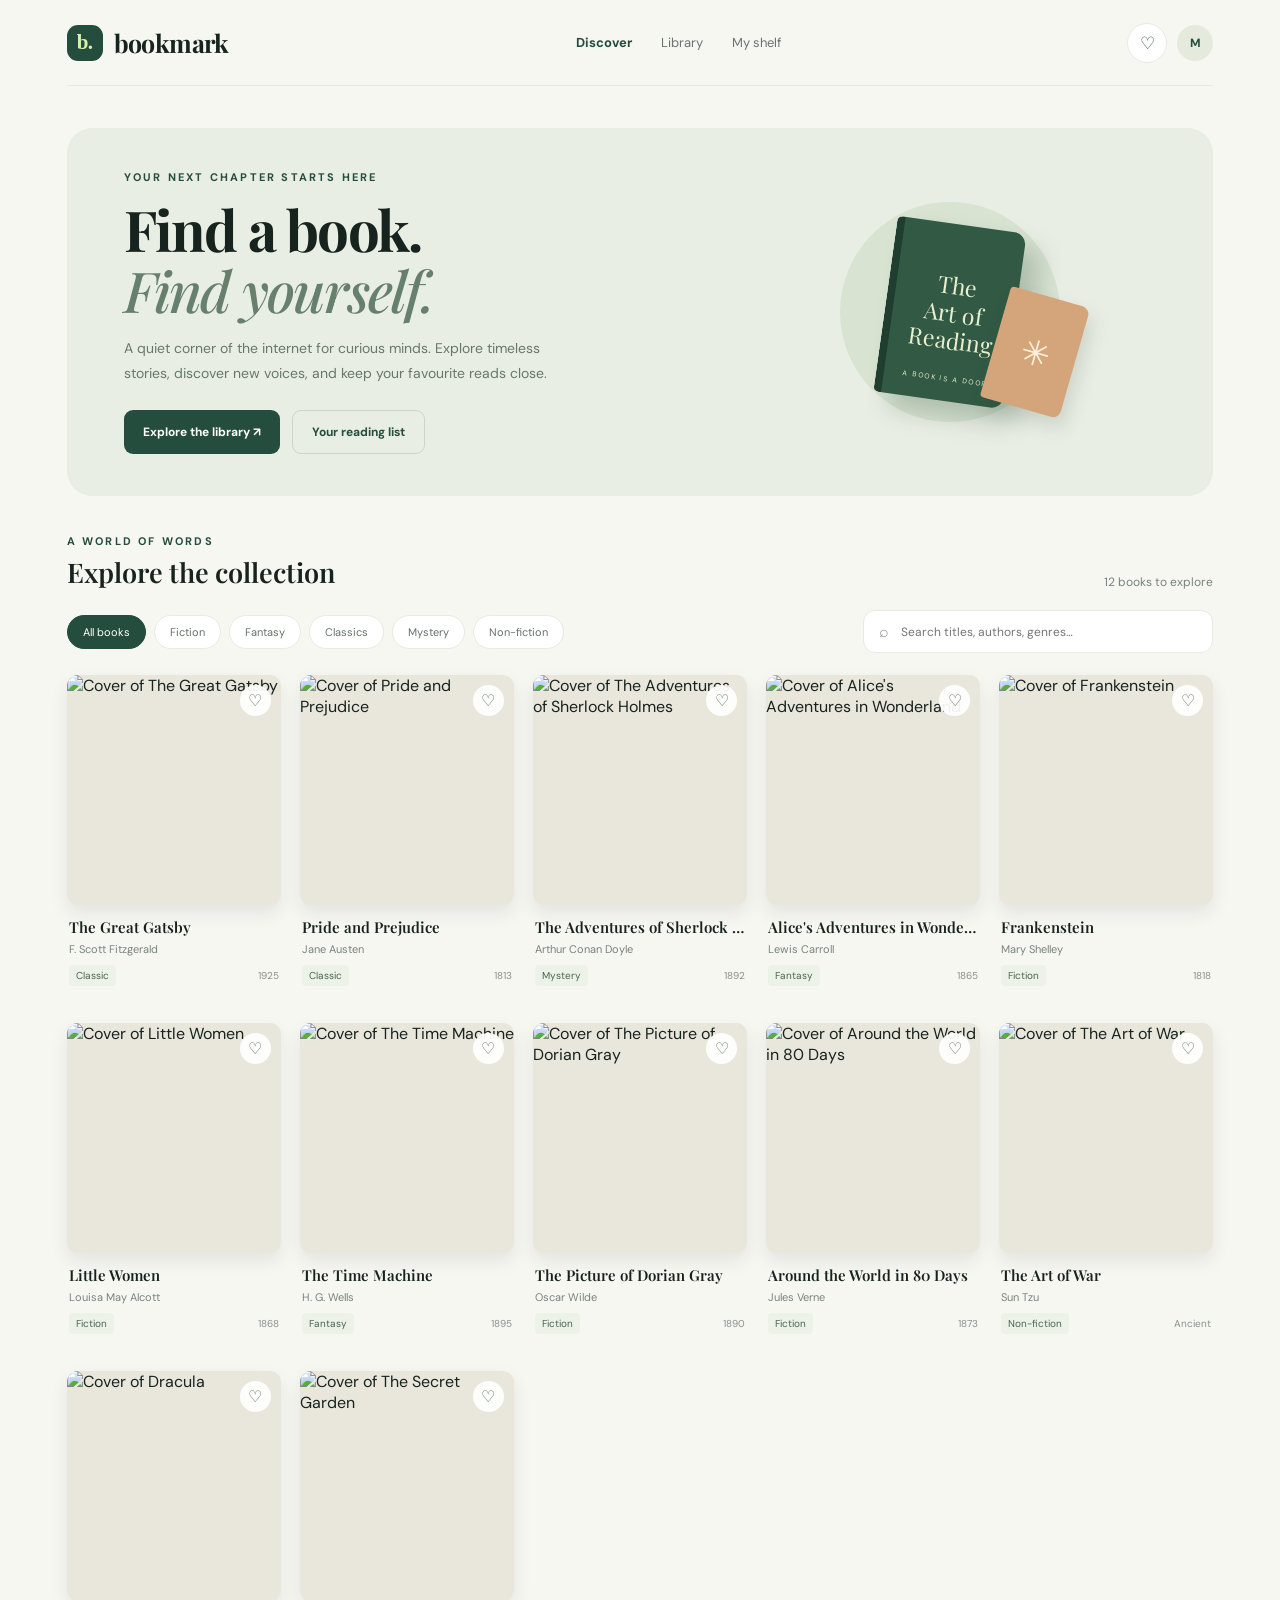
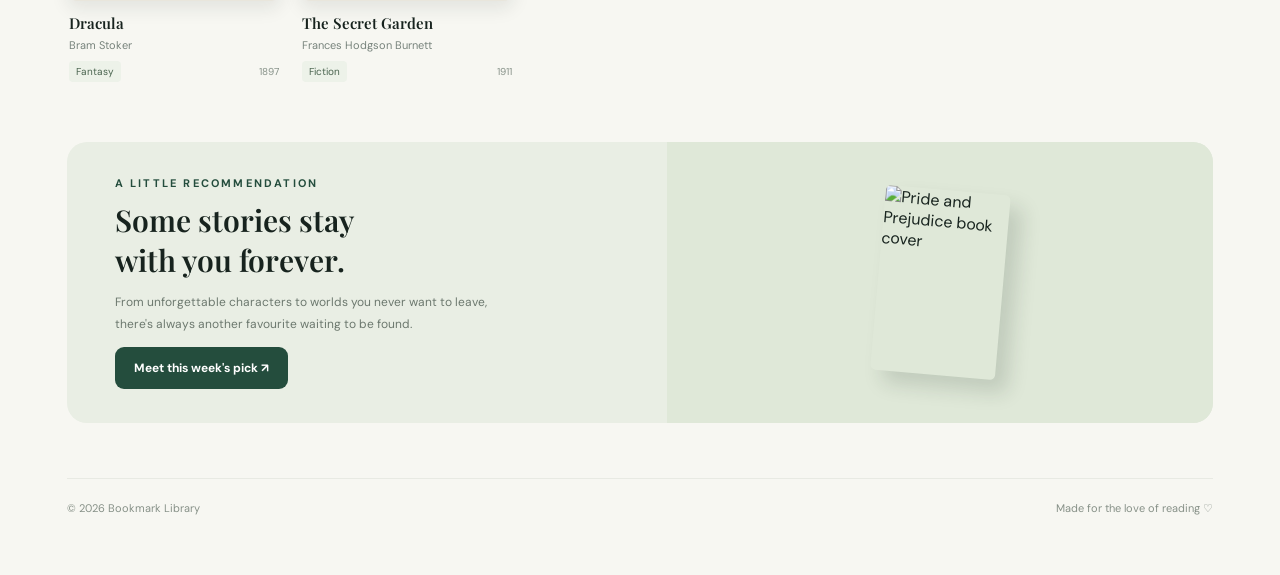
==== index.html @ 6b894314 "Build Bookmark e-library experience" ====
<!DOCTYPE html>
<html lang="en">
<head>
<meta charset="UTF-8">
<meta name="viewport" content="width=device-width, initial-scale=1.0">
<meta name="theme-color" content="#101b18">
<title>Bookmark — A little world of books</title>
<link rel="preconnect" href="https://fonts.googleapis.com">
<link rel="preconnect" href="https://fonts.gstatic.com" crossorigin>
<link href="https://fonts.googleapis.com/css2?family=DM+Sans:wght@400;500;600;700&family=Playfair+Display:wght@500;600;700&display=swap" rel="stylesheet">
<style>
:root{--ink:#17231e;--muted:#77837c;--paper:#f7f7f2;--white:#fff;--green:#244d3d;--lime:#d9efad;--line:#e8eae3;--shadow:0 14px 40px #18291f12}
*{box-sizing:border-box}body{margin:0;background:var(--paper);color:var(--ink);font-family:'DM Sans',sans-serif}button,input{font:inherit}button{cursor:pointer}.app{max-width:1440px;margin:auto;padding:0 5.2% 60px}.topbar{height:86px;display:flex;align-items:center;justify-content:space-between;border-bottom:1px solid var(--line)}.brand{display:flex;align-items:center;gap:11px;font-family:'Playfair Display',serif;font-size:25px;font-weight:700;letter-spacing:-.6px}.brand-mark{width:36px;height:36px;border-radius:11px;background:var(--green);color:var(--lime);display:grid;place-items:center;font-family:serif;font-size:21px}.nav{display:flex;gap:29px;color:#68746d;font-size:13px}.nav a{color:inherit;text-decoration:none}.nav a.active{color:var(--green);font-weight:700}.top-actions{display:flex;gap:10px;align-items:center}.icon-btn{border:1px solid var(--line);background:#fff;border-radius:50%;width:40px;height:40px;color:var(--green);font-size:17px}.profile{width:36px;height:36px;border-radius:50%;background:#e5ebdc;color:var(--green);display:grid;place-items:center;font-size:12px;font-weight:700}
.hero{margin:42px 0 36px;background:#e9eee4;border-radius:25px;min-height:290px;padding:42px 5%;display:flex;align-items:center;justify-content:space-between;position:relative;overflow:hidden}.hero-copy{max-width:560px;z-index:1}.eyebrow{font-size:11px;letter-spacing:2.2px;text-transform:uppercase;color:var(--green);font-weight:700}.hero h1{font-family:'Playfair Display',serif;font-size:clamp(36px,4.4vw,59px);line-height:1.08;letter-spacing:-1.8px;margin:15px 0}.hero h1 em{font-weight:500;color:#66806d}.hero p{color:#68776d;font-size:14px;line-height:1.8;max-width:440px}.hero-buttons{display:flex;gap:12px;margin-top:24px}.primary{border:0;border-radius:9px;background:var(--green);color:white;padding:13px 19px;font-size:12px;font-weight:700}.secondary{border:1px solid #cbd5c9;background:transparent;border-radius:9px;padding:13px 19px;color:var(--green);font-size:12px;font-weight:700}.hero-art{width:40%;height:225px;position:relative;display:flex;align-items:center;justify-content:center}.hero-art:before{content:'';width:220px;height:220px;border-radius:50%;background:#d8e3d2;position:absolute}.big-book{position:relative;width:130px;height:177px;background:#315944;border-radius:5px 12px 12px 5px;box-shadow:17px 14px 25px #203d2a38;transform:rotate(8deg);color:#e8efcf;display:flex;align-items:center;justify-content:center;text-align:center;font-family:'Playfair Display',serif;font-size:23px;line-height:1.2;border-left:8px solid #203e30}.big-book:after{content:'A BOOK IS A DOOR';position:absolute;bottom:18px;font:7px 'DM Sans';letter-spacing:1.5px}.floating-book{position:absolute;width:82px;height:115px;background:#d4a47a;border-radius:4px 8px 8px 4px;transform:translate(85px,40px) rotate(16deg);box-shadow:7px 9px 18px #203d2a25}.floating-book:after{content:'✳';color:#fff1d9;font-size:35px;display:grid;place-items:center;height:100%}
.section-head{display:flex;justify-content:space-between;align-items:end;margin:38px 0 19px}.section-head h2{font:600 27px 'Playfair Display',serif;margin:6px 0 0}.section-head p{margin:0;color:var(--muted);font-size:12px}.text-link{border:0;background:none;color:var(--green);font-size:12px;font-weight:700}.search-wrap{background:#fff;border:1px solid var(--line);border-radius:12px;padding:0 15px;display:flex;align-items:center;gap:10px;max-width:350px;width:100%;height:43px;color:#87938a}.search-wrap input{border:0;outline:0;width:100%;font-size:12px;color:var(--ink);background:transparent}.tools{display:flex;justify-content:space-between;gap:15px;align-items:center;flex-wrap:wrap;margin:20px 0 22px}.chips{display:flex;gap:8px;flex-wrap:wrap}.chip{border:1px solid var(--line);background:#fff;color:#657168;padding:9px 15px;border-radius:30px;font-size:11px}.chip.active{background:var(--green);color:white;border-color:var(--green)}
.book-grid{display:grid;grid-template-columns:repeat(5,minmax(0,1fr));gap:25px 19px}.book-card{min-width:0;cursor:pointer}.cover-wrap{position:relative;height:230px;border-radius:11px;overflow:hidden;box-shadow:0 8px 18px #17231e16;background:#e9e6dc;transition:transform .2s}.book-card:hover .cover-wrap{transform:translateY(-5px)}.cover-wrap img{width:100%;height:100%;object-fit:cover}.heart{position:absolute;right:10px;top:10px;border:0;width:31px;height:31px;border-radius:50%;background:#ffffffed;color:#5a685e;font-size:16px}.heart.saved{color:#bd5c55}.book-info{padding:12px 2px}.book-info h3{font:600 15px 'Playfair Display',serif;margin:0 0 5px;white-space:nowrap;overflow:hidden;text-overflow:ellipsis}.book-info p{font-size:11px;color:var(--muted);margin:0 0 9px}.meta{display:flex;justify-content:space-between;align-items:center;font-size:10px;color:#869188}.tag{background:#edf2e9;color:#49634e;border-radius:4px;padding:4px 7px}
.empty{grid-column:1/-1;text-align:center;padding:55px 20px;color:var(--muted);background:white;border:1px dashed var(--line);border-radius:14px}.feature{display:grid;grid-template-columns:1.1fr 1fr;background:#e9eee4;border-radius:20px;overflow:hidden;margin-top:48px;min-height:230px}.feature-copy{padding:34px 8%}.feature-copy h2{font:600 30px 'Playfair Display',serif;margin:10px 0}.feature-copy p{font-size:12px;color:#6c786e;line-height:1.8;max-width:390px}.feature-visual{display:flex;align-items:center;justify-content:center;background:#dfe8d8}.feature-visual img{height:185px;width:125px;object-fit:cover;border-radius:5px;box-shadow:13px 12px 20px #1a2e2027;transform:rotate(5deg)}
footer{display:flex;justify-content:space-between;border-top:1px solid var(--line);padding-top:22px;margin-top:55px;color:#879188;font-size:11px}
.modal-backdrop{position:fixed;inset:0;background:#14231dc9;display:none;align-items:center;justify-content:center;padding:20px;z-index:10}.modal-backdrop.open{display:flex}.reader{background:#fbfbf7;border-radius:17px;max-width:760px;width:100%;max-height:88vh;overflow:auto;padding:30px;box-shadow:0 20px 80px #0004}.reader-top{display:flex;justify-content:space-between;align-items:center}.close{border:0;background:#e9eee4;border-radius:50%;width:35px;height:35px;font-size:19px;color:var(--green)}.reader-body{display:grid;grid-template-columns:150px 1fr;gap:28px;margin-top:22px}.reader-body img{width:150px;height:220px;object-fit:cover;border-radius:7px;box-shadow:var(--shadow)}.reader-body h2{font:600 29px 'Playfair Display',serif;margin:5px 0}.reader-body p{font-size:13px;color:#728078;line-height:1.8}.reader-actions{display:flex;gap:9px;flex-wrap:wrap;margin-top:18px}.notice{font-size:11px;color:#89958b;margin-top:14px}.reader-text{font:15px/1.9 'Playfair Display',serif;color:#35443a;margin-top:25px;border-top:1px solid var(--line);padding-top:20px;white-space:pre-wrap}
@media(max-width:1000px){.book-grid{grid-template-columns:repeat(4,minmax(0,1fr))}.cover-wrap{height:220px}}
@media(max-width:700px){.app{padding:0 5% 40px}.topbar{height:70px}.nav{display:none}.hero{padding:30px 7%;min-height:250px}.hero-art{width:34%;transform:scale(.8)}.hero h1{font-size:39px}.book-grid{grid-template-columns:repeat(2,minmax(0,1fr));gap:20px 14px}.cover-wrap{height:230px}.section-head h2{font-size:24px}.feature{grid-template-columns:1fr}.feature-visual{min-height:180px}.tools{align-items:stretch}.search-wrap{max-width:none}.reader{padding:20px}.reader-body{grid-template-columns:100px 1fr;gap:17px}.reader-body img{width:100px;height:150px}.reader-body h2{font-size:23px}}
@media(max-width:390px){.hero-art{display:none}.hero-copy{max-width:100%}.cover-wrap{height:195px}}
</style>
</head>
<body>
<div class="app">
<header class="topbar">
  <div class="brand"><span class="brand-mark">b.</span> bookmark</div>
  <nav class="nav"><a class="active" href="#home">Discover</a><a href="#collection">Library</a><a href="#saved">My shelf</a></nav>
  <div class="top-actions"><button class="icon-btn" title="My shelf" onclick="showSaved()">♡</button><div class="profile">M</div></div>
</header>
<main id="home">
<section class="hero">
 <div class="hero-copy"><div class="eyebrow">Your next chapter starts here</div><h1>Find a book.<br><em>Find yourself.</em></h1><p>A quiet corner of the internet for curious minds. Explore timeless stories, discover new voices, and keep your favourite reads close.</p><div class="hero-buttons"><button class="primary" onclick="document.getElementById('collection').scrollIntoView({behavior:'smooth'})">Explore the library ↗</button><button class="secondary" onclick="showSaved()">Your reading list</button></div></div>
 <div class="hero-art" aria-hidden="true"><div class="big-book">The<br>Art of<br>Reading</div><div class="floating-book"></div></div>
</section>
<section id="collection">
 <div class="section-head"><div><div class="eyebrow">A world of words</div><h2>Explore the collection</h2></div><p id="countLabel">Curated for your curious mind</p></div>
 <div class="tools"><div class="chips" id="filters"><button class="chip active" data-category="All">All books</button><button class="chip" data-category="Fiction">Fiction</button><button class="chip" data-category="Fantasy">Fantasy</button><button class="chip" data-category="Classic">Classics</button><button class="chip" data-category="Mystery">Mystery</button><button class="chip" data-category="Non-fiction">Non-fiction</button></div><label class="search-wrap">⌕ <input id="search" type="search" placeholder="Search titles, authors, genres…"></label></div>
 <div class="book-grid" id="bookGrid"></div>
</section>
<section class="feature">
 <div class="feature-copy"><div class="eyebrow">A little recommendation</div><h2>Some stories stay<br>with you forever.</h2><p>From unforgettable characters to worlds you never want to leave, there's always another favourite waiting to be found.</p><button class="primary" onclick="openBook(3)">Meet this week's pick ↗</button></div>
 <div class="feature-visual"><img src="https://covers.openlibrary.org/b/id/8231856-L.jpg" alt="Pride and Prejudice book cover"></div>
</section>
</main>
<footer><span>© 2026 Bookmark Library</span><span>Made for the love of reading ♡</span></footer>
</div>
<div class="modal-backdrop" id="modal" onclick="if(event.target===this)closeModal()"><div class="reader"><div class="reader-top"><span class="eyebrow">BOOKMARK · BOOK DETAILS</span><button class="close" onclick="closeModal()">×</button></div><div id="readerContent"></div></div></div>
<script>
const books=[
{id:1,title:"The Great Gatsby",author:"F. Scott Fitzgerald",category:"Classic",year:1925,cover:"https://covers.openlibrary.org/b/id/8231856-L.jpg",description:"A dazzling portrait of the Jazz Age, exploring love, ambition, wealth and the elusive American Dream.",link:"https://www.gutenberg.org/ebooks/64317"},
{id:2,title:"Pride and Prejudice",author:"Jane Austen",category:"Classic",year:1813,cover:"https://covers.openlibrary.org/b/id/12645115-L.jpg",description:"Elizabeth Bennet navigates first impressions, family expectations and the surprising possibilities of love.",link:"https://www.gutenberg.org/ebooks/1342"},
{id:3,title:"The Adventures of Sherlock Holmes",author:"Arthur Conan Doyle",category:"Mystery",year:1892,cover:"https://covers.openlibrary.org/b/id/10523345-L.jpg",description:"Join Sherlock Holmes and Dr. Watson as they unravel a collection of ingenious mysteries in Victorian London.",link:"https://www.gutenberg.org/ebooks/1661"},
{id:4,title:"Alice's Adventures in Wonderland",author:"Lewis Carroll",category:"Fantasy",year:1865,cover:"https://covers.openlibrary.org/b/id/10521270-L.jpg",description:"Follow Alice down the rabbit hole into a wonderfully strange world where nothing is quite as it seems.",link:"https://www.gutenberg.org/ebooks/11"},
{id:5,title:"Frankenstein",author:"Mary Shelley",category:"Fiction",year:1818,cover:"https://covers.openlibrary.org/b/id/12645112-L.jpg",description:"A landmark Gothic novel about creation, responsibility and what it means to be human.",link:"https://www.gutenberg.org/ebooks/84"},
{id:6,title:"Little Women",author:"Louisa May Alcott",category:"Fiction",year:1868,cover:"https://covers.openlibrary.org/b/id/8739161-L.jpg",description:"The four March sisters grow up, dream boldly and discover the meaning of family through life's changes.",link:"https://www.gutenberg.org/ebooks/37106"},
{id:7,title:"The Time Machine",author:"H. G. Wells",category:"Fantasy",year:1895,cover:"https://covers.openlibrary.org/b/id/8235116-L.jpg",description:"A pioneering journey into the distant future that asks big questions about humanity and time.",link:"https://www.gutenberg.org/ebooks/35"},
{id:8,title:"The Picture of Dorian Gray",author:"Oscar Wilde",category:"Fiction",year:1890,cover:"https://covers.openlibrary.org/b/id/8235431-L.jpg",description:"A beautiful, unsettling exploration of vanity, art, morality and the cost of eternal youth.",link:"https://www.gutenberg.org/ebooks/174"},
{id:9,title:"Around the World in 80 Days",author:"Jules Verne",category:"Fiction",year:1873,cover:"https://covers.openlibrary.org/b/id/8235322-L.jpg",description:"Phileas Fogg makes an extraordinary wager and races across the globe in this joyful adventure.",link:"https://www.gutenberg.org/ebooks/103"},
{id:10,title:"The Art of War",author:"Sun Tzu",category:"Non-fiction",year:"Ancient",cover:"https://covers.openlibrary.org/b/id/8235264-L.jpg",description:"An influential classic on strategy, preparation and thoughtful decision-making.",link:"https://www.gutenberg.org/ebooks/132"},
{id:11,title:"Dracula",author:"Bram Stoker",category:"Fantasy",year:1897,cover:"https://covers.openlibrary.org/b/id/8235487-L.jpg",description:"A chilling Gothic tale told through letters and diaries, following the shadow of Count Dracula.",link:"https://www.gutenberg.org/ebooks/345"},
{id:12,title:"The Secret Garden",author:"Frances Hodgson Burnett",category:"Fiction",year:1911,cover:"https://covers.openlibrary.org/b/id/8231874-L.jpg",description:"A neglected garden becomes the setting for friendship, renewal and the quiet magic of growing.",link:"https://www.gutenberg.org/ebooks/113"}
];
let activeCategory="All",saved=JSON.parse(localStorage.getItem("bookmark-saved")||"[]");
const grid=document.getElementById("bookGrid");
function render(){const q=document.getElementById("search").value.toLowerCase().trim();let list=books.filter(b=>(activeCategory==="All"||b.category===activeCategory)&&(b.title.toLowerCase().includes(q)||b.author.toLowerCase().includes(q)||b.category.toLowerCase().includes(q)));document.getElementById("countLabel").textContent=list.length+" books to explore";grid.innerHTML=list.length?list.map(b=>'<article class="book-card" onclick="openBook('+b.id+')"><div class="cover-wrap"><img loading="lazy" src="'+b.cover+'" alt="Cover of '+escapeHtml(b.title)+'" onerror="this.src=\'https://placehold.co/300x440/e9eee4/244d3d?text=Bookmark\'"><button class="heart '+(saved.includes(b.id)?"saved":"")+'" aria-label="Save '+escapeHtml(b.title)+'" onclick="event.stopPropagation();toggleSaved('+b.id+')">'+(saved.includes(b.id)?"♥":"♡")+'</button></div><div class="book-info"><h3>'+escapeHtml(b.title)+'</h3><p>'+escapeHtml(b.author)+'</p><div class="meta"><span class="tag">'+b.category+'</span><span>'+b.year+'</span></div></div></article>').join(""):'<div class="empty">No books found. Try another title or category.</div>'}
function escapeHtml(s){return String(s).replace(/[&<>"']/g,c=>({"&":"&amp;","<":"&lt;",">":"&gt;",'"':"&quot;","'":"&#39;"}[c]))}
function toggleSaved(id){saved=saved.includes(id)?saved.filter(x=>x!==id):[...saved,id];localStorage.setItem("bookmark-saved",JSON.stringify(saved));render()}
function showSaved(){activeCategory="All";document.querySelectorAll(".chip").forEach(x=>x.classList.toggle("active",x.dataset.category==="All"));const list=books.filter(b=>saved.includes(b.id));document.getElementById("search").value="";grid.innerHTML=list.length?list.map(b=>'<article class="book-card" onclick="openBook('+b.id+')"><div class="cover-wrap"><img src="'+b.cover+'" alt=""><button class="heart saved" onclick="event.stopPropagation();toggleSaved('+b.id+')">♥</button></div><div class="book-info"><h3>'+escapeHtml(b.title)+'</h3><p>'+escapeHtml(b.author)+'</p><div class="meta"><span class="tag">'+b.category+'</span><span>'+b.year+'</span></div></div></article>').join(""):'<div class="empty">Your shelf is waiting. Save a book with the ♡ button to keep it here.</div>';document.getElementById("countLabel").textContent=list.length+" saved books";document.getElementById("collection").scrollIntoView({behavior:"smooth"})}
function openBook(id){const b=books.find(x=>x.id===id);if(!b)return;document.getElementById("readerContent").innerHTML='<div class="reader-body"><img src="'+b.cover+'" alt=""><div><span class="tag">'+b.category+'</span><h2>'+escapeHtml(b.title)+'</h2><p>by '+escapeHtml(b.author)+' · '+b.year+'</p><p>'+escapeHtml(b.description)+'</p><div class="reader-actions"><button class="primary" onclick="window.open(\''+b.link+'\',\'_blank\',\'noopener\')">Read the book ↗</button><button class="secondary" onclick="toggleSaved('+b.id+');openBook('+b.id+')">'+(saved.includes(b.id)?"♥ Saved to shelf":"♡ Save to shelf")+'</button></div><div class="notice">Opens a free online edition where available (Project Gutenberg).</div></div></div><div class="reader-text">A good book is an invitation: to pause, to wonder, and to see the world from a different window.\n\nThis catalogue entry includes a link to an online edition. Select “Read the book” to continue reading on the source website.</div>';document.getElementById("modal").classList.add("open")}
function closeModal(){document.getElementById("modal").classList.remove("open")}
document.getElementById("search").addEventListener("input",render);
document.querySelectorAll(".chip").forEach(btn=>btn.addEventListener("click",()=>{activeCategory=btn.dataset.category;document.querySelectorAll(".chip").forEach(x=>x.classList.toggle("active",x===btn));render()}));
document.addEventListener("keydown",e=>{if(e.key==="Escape")closeModal()});
render();
</script>
</body>
</html>
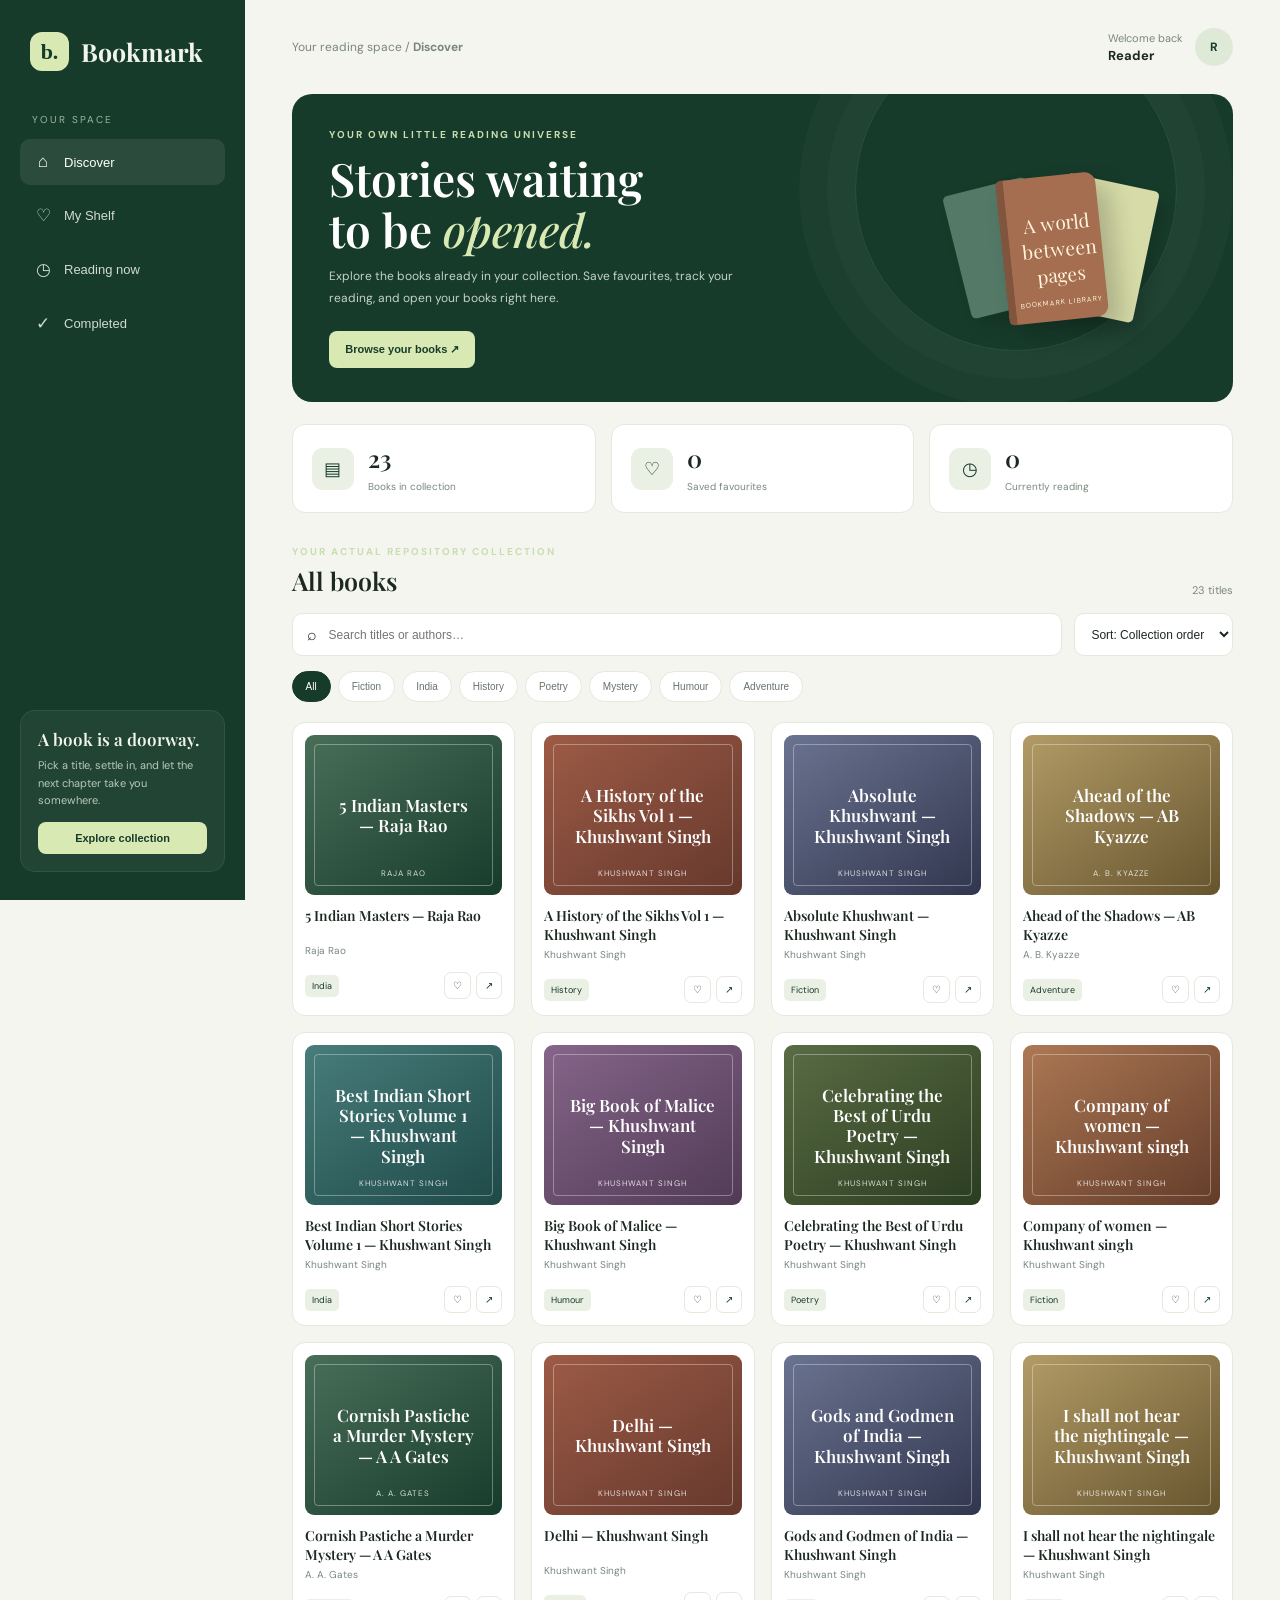
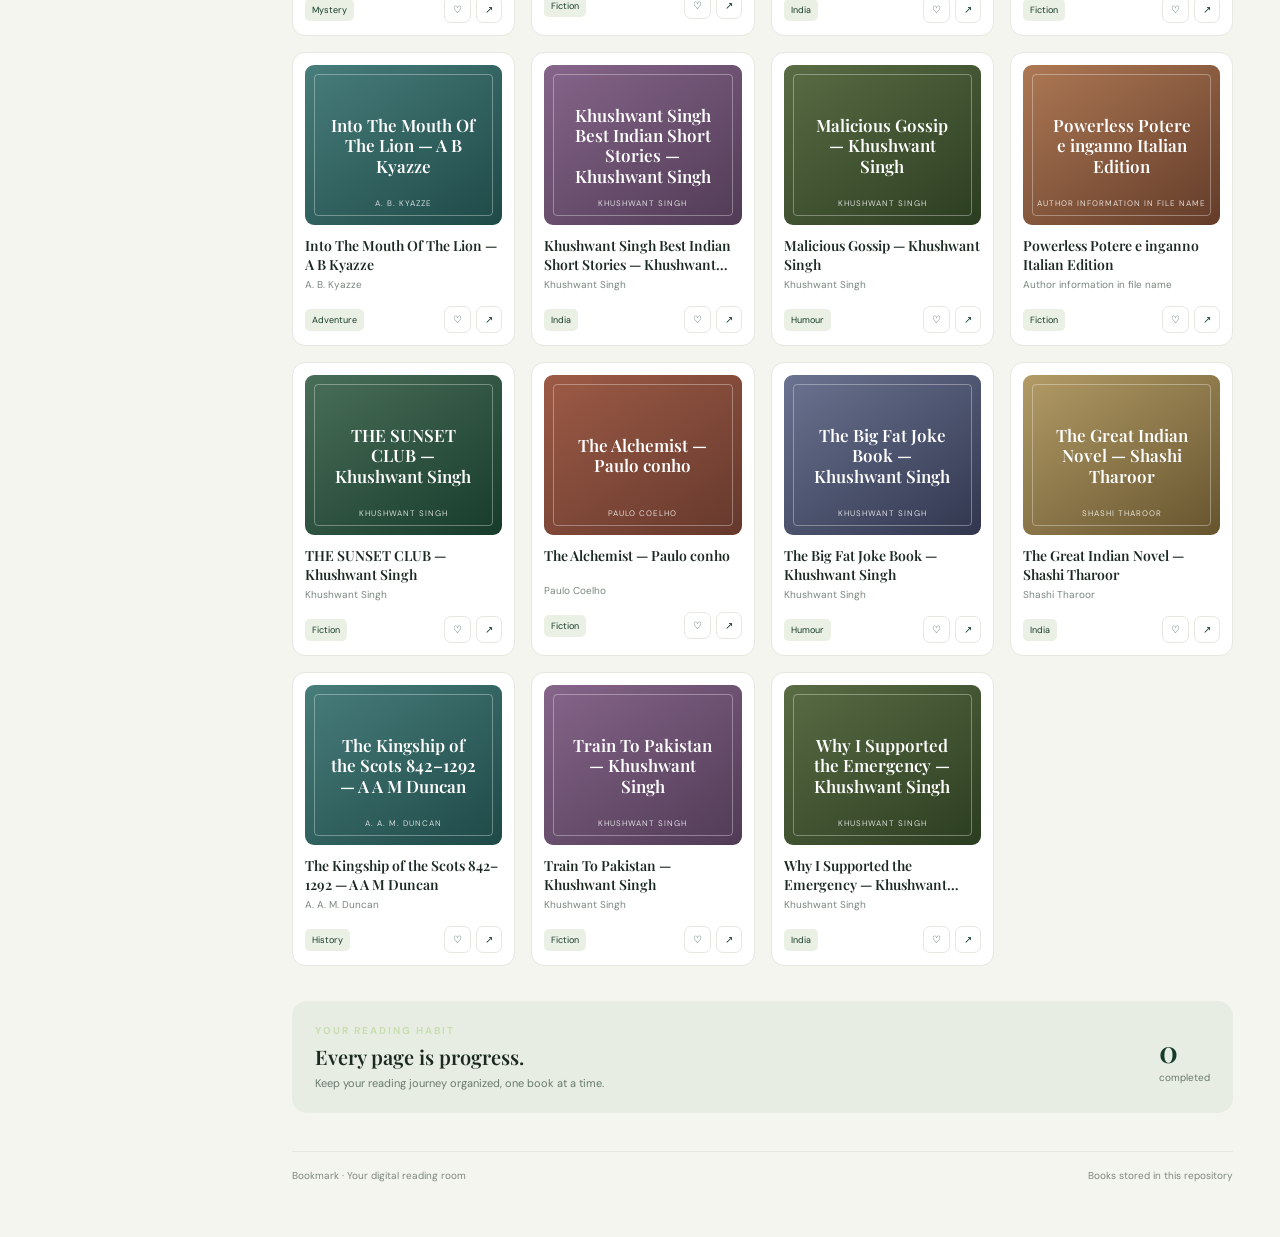
==== commit f8ecba89: "Upgrade Bookmark library using repository PDFs" ====
--- a/index.html
+++ b/index.html
@@ -1,79 +1,44 @@
 <!DOCTYPE html>
 <html lang="en">
-<head>
-<meta charset="UTF-8">
-<meta name="viewport" content="width=device-width, initial-scale=1.0">
-<meta name="theme-color" content="#101b18">
-<title>Bookmark — A little world of books</title>
-<link rel="preconnect" href="https://fonts.googleapis.com">
-<link rel="preconnect" href="https://fonts.gstatic.com" crossorigin>
+<head><meta charset="UTF-8"><meta name="viewport" content="width=device-width, initial-scale=1"><meta name="theme-color" content="#10271d"><title>Bookmark — Your reading room</title>
 <link href="https://fonts.googleapis.com/css2?family=DM+Sans:wght@400;500;600;700&family=Playfair+Display:wght@500;600;700&display=swap" rel="stylesheet">
 <style>
-:root{--ink:#17231e;--muted:#77837c;--paper:#f7f7f2;--white:#fff;--green:#244d3d;--lime:#d9efad;--line:#e8eae3;--shadow:0 14px 40px #18291f12}
-*{box-sizing:border-box}body{margin:0;background:var(--paper);color:var(--ink);font-family:'DM Sans',sans-serif}button,input{font:inherit}button{cursor:pointer}.app{max-width:1440px;margin:auto;padding:0 5.2% 60px}.topbar{height:86px;display:flex;align-items:center;justify-content:space-between;border-bottom:1px solid var(--line)}.brand{display:flex;align-items:center;gap:11px;font-family:'Playfair Display',serif;font-size:25px;font-weight:700;letter-spacing:-.6px}.brand-mark{width:36px;height:36px;border-radius:11px;background:var(--green);color:var(--lime);display:grid;place-items:center;font-family:serif;font-size:21px}.nav{display:flex;gap:29px;color:#68746d;font-size:13px}.nav a{color:inherit;text-decoration:none}.nav a.active{color:var(--green);font-weight:700}.top-actions{display:flex;gap:10px;align-items:center}.icon-btn{border:1px solid var(--line);background:#fff;border-radius:50%;width:40px;height:40px;color:var(--green);font-size:17px}.profile{width:36px;height:36px;border-radius:50%;background:#e5ebdc;color:var(--green);display:grid;place-items:center;font-size:12px;font-weight:700}
-.hero{margin:42px 0 36px;background:#e9eee4;border-radius:25px;min-height:290px;padding:42px 5%;display:flex;align-items:center;justify-content:space-between;position:relative;overflow:hidden}.hero-copy{max-width:560px;z-index:1}.eyebrow{font-size:11px;letter-spacing:2.2px;text-transform:uppercase;color:var(--green);font-weight:700}.hero h1{font-family:'Playfair Display',serif;font-size:clamp(36px,4.4vw,59px);line-height:1.08;letter-spacing:-1.8px;margin:15px 0}.hero h1 em{font-weight:500;color:#66806d}.hero p{color:#68776d;font-size:14px;line-height:1.8;max-width:440px}.hero-buttons{display:flex;gap:12px;margin-top:24px}.primary{border:0;border-radius:9px;background:var(--green);color:white;padding:13px 19px;font-size:12px;font-weight:700}.secondary{border:1px solid #cbd5c9;background:transparent;border-radius:9px;padding:13px 19px;color:var(--green);font-size:12px;font-weight:700}.hero-art{width:40%;height:225px;position:relative;display:flex;align-items:center;justify-content:center}.hero-art:before{content:'';width:220px;height:220px;border-radius:50%;background:#d8e3d2;position:absolute}.big-book{position:relative;width:130px;height:177px;background:#315944;border-radius:5px 12px 12px 5px;box-shadow:17px 14px 25px #203d2a38;transform:rotate(8deg);color:#e8efcf;display:flex;align-items:center;justify-content:center;text-align:center;font-family:'Playfair Display',serif;font-size:23px;line-height:1.2;border-left:8px solid #203e30}.big-book:after{content:'A BOOK IS A DOOR';position:absolute;bottom:18px;font:7px 'DM Sans';letter-spacing:1.5px}.floating-book{position:absolute;width:82px;height:115px;background:#d4a47a;border-radius:4px 8px 8px 4px;transform:translate(85px,40px) rotate(16deg);box-shadow:7px 9px 18px #203d2a25}.floating-book:after{content:'✳';color:#fff1d9;font-size:35px;display:grid;place-items:center;height:100%}
-.section-head{display:flex;justify-content:space-between;align-items:end;margin:38px 0 19px}.section-head h2{font:600 27px 'Playfair Display',serif;margin:6px 0 0}.section-head p{margin:0;color:var(--muted);font-size:12px}.text-link{border:0;background:none;color:var(--green);font-size:12px;font-weight:700}.search-wrap{background:#fff;border:1px solid var(--line);border-radius:12px;padding:0 15px;display:flex;align-items:center;gap:10px;max-width:350px;width:100%;height:43px;color:#87938a}.search-wrap input{border:0;outline:0;width:100%;font-size:12px;color:var(--ink);background:transparent}.tools{display:flex;justify-content:space-between;gap:15px;align-items:center;flex-wrap:wrap;margin:20px 0 22px}.chips{display:flex;gap:8px;flex-wrap:wrap}.chip{border:1px solid var(--line);background:#fff;color:#657168;padding:9px 15px;border-radius:30px;font-size:11px}.chip.active{background:var(--green);color:white;border-color:var(--green)}
-.book-grid{display:grid;grid-template-columns:repeat(5,minmax(0,1fr));gap:25px 19px}.book-card{min-width:0;cursor:pointer}.cover-wrap{position:relative;height:230px;border-radius:11px;overflow:hidden;box-shadow:0 8px 18px #17231e16;background:#e9e6dc;transition:transform .2s}.book-card:hover .cover-wrap{transform:translateY(-5px)}.cover-wrap img{width:100%;height:100%;object-fit:cover}.heart{position:absolute;right:10px;top:10px;border:0;width:31px;height:31px;border-radius:50%;background:#ffffffed;color:#5a685e;font-size:16px}.heart.saved{color:#bd5c55}.book-info{padding:12px 2px}.book-info h3{font:600 15px 'Playfair Display',serif;margin:0 0 5px;white-space:nowrap;overflow:hidden;text-overflow:ellipsis}.book-info p{font-size:11px;color:var(--muted);margin:0 0 9px}.meta{display:flex;justify-content:space-between;align-items:center;font-size:10px;color:#869188}.tag{background:#edf2e9;color:#49634e;border-radius:4px;padding:4px 7px}
-.empty{grid-column:1/-1;text-align:center;padding:55px 20px;color:var(--muted);background:white;border:1px dashed var(--line);border-radius:14px}.feature{display:grid;grid-template-columns:1.1fr 1fr;background:#e9eee4;border-radius:20px;overflow:hidden;margin-top:48px;min-height:230px}.feature-copy{padding:34px 8%}.feature-copy h2{font:600 30px 'Playfair Display',serif;margin:10px 0}.feature-copy p{font-size:12px;color:#6c786e;line-height:1.8;max-width:390px}.feature-visual{display:flex;align-items:center;justify-content:center;background:#dfe8d8}.feature-visual img{height:185px;width:125px;object-fit:cover;border-radius:5px;box-shadow:13px 12px 20px #1a2e2027;transform:rotate(5deg)}
-footer{display:flex;justify-content:space-between;border-top:1px solid var(--line);padding-top:22px;margin-top:55px;color:#879188;font-size:11px}
-.modal-backdrop{position:fixed;inset:0;background:#14231dc9;display:none;align-items:center;justify-content:center;padding:20px;z-index:10}.modal-backdrop.open{display:flex}.reader{background:#fbfbf7;border-radius:17px;max-width:760px;width:100%;max-height:88vh;overflow:auto;padding:30px;box-shadow:0 20px 80px #0004}.reader-top{display:flex;justify-content:space-between;align-items:center}.close{border:0;background:#e9eee4;border-radius:50%;width:35px;height:35px;font-size:19px;color:var(--green)}.reader-body{display:grid;grid-template-columns:150px 1fr;gap:28px;margin-top:22px}.reader-body img{width:150px;height:220px;object-fit:cover;border-radius:7px;box-shadow:var(--shadow)}.reader-body h2{font:600 29px 'Playfair Display',serif;margin:5px 0}.reader-body p{font-size:13px;color:#728078;line-height:1.8}.reader-actions{display:flex;gap:9px;flex-wrap:wrap;margin-top:18px}.notice{font-size:11px;color:#89958b;margin-top:14px}.reader-text{font:15px/1.9 'Playfair Display',serif;color:#35443a;margin-top:25px;border-top:1px solid var(--line);padding-top:20px;white-space:pre-wrap}
-@media(max-width:1000px){.book-grid{grid-template-columns:repeat(4,minmax(0,1fr))}.cover-wrap{height:220px}}
-@media(max-width:700px){.app{padding:0 5% 40px}.topbar{height:70px}.nav{display:none}.hero{padding:30px 7%;min-height:250px}.hero-art{width:34%;transform:scale(.8)}.hero h1{font-size:39px}.book-grid{grid-template-columns:repeat(2,minmax(0,1fr));gap:20px 14px}.cover-wrap{height:230px}.section-head h2{font-size:24px}.feature{grid-template-columns:1fr}.feature-visual{min-height:180px}.tools{align-items:stretch}.search-wrap{max-width:none}.reader{padding:20px}.reader-body{grid-template-columns:100px 1fr;gap:17px}.reader-body img{width:100px;height:150px}.reader-body h2{font-size:23px}}
-@media(max-width:390px){.hero-art{display:none}.hero-copy{max-width:100%}.cover-wrap{height:195px}}
-</style>
-</head>
-<body>
-<div class="app">
-<header class="topbar">
-  <div class="brand"><span class="brand-mark">b.</span> bookmark</div>
-  <nav class="nav"><a class="active" href="#home">Discover</a><a href="#collection">Library</a><a href="#saved">My shelf</a></nav>
-  <div class="top-actions"><button class="icon-btn" title="My shelf" onclick="showSaved()">♡</button><div class="profile">M</div></div>
-</header>
-<main id="home">
-<section class="hero">
- <div class="hero-copy"><div class="eyebrow">Your next chapter starts here</div><h1>Find a book.<br><em>Find yourself.</em></h1><p>A quiet corner of the internet for curious minds. Explore timeless stories, discover new voices, and keep your favourite reads close.</p><div class="hero-buttons"><button class="primary" onclick="document.getElementById('collection').scrollIntoView({behavior:'smooth'})">Explore the library ↗</button><button class="secondary" onclick="showSaved()">Your reading list</button></div></div>
- <div class="hero-art" aria-hidden="true"><div class="big-book">The<br>Art of<br>Reading</div><div class="floating-book"></div></div>
-</section>
-<section id="collection">
- <div class="section-head"><div><div class="eyebrow">A world of words</div><h2>Explore the collection</h2></div><p id="countLabel">Curated for your curious mind</p></div>
- <div class="tools"><div class="chips" id="filters"><button class="chip active" data-category="All">All books</button><button class="chip" data-category="Fiction">Fiction</button><button class="chip" data-category="Fantasy">Fantasy</button><button class="chip" data-category="Classic">Classics</button><button class="chip" data-category="Mystery">Mystery</button><button class="chip" data-category="Non-fiction">Non-fiction</button></div><label class="search-wrap">⌕ <input id="search" type="search" placeholder="Search titles, authors, genres…"></label></div>
- <div class="book-grid" id="bookGrid"></div>
-</section>
-<section class="feature">
- <div class="feature-copy"><div class="eyebrow">A little recommendation</div><h2>Some stories stay<br>with you forever.</h2><p>From unforgettable characters to worlds you never want to leave, there's always another favourite waiting to be found.</p><button class="primary" onclick="openBook(3)">Meet this week's pick ↗</button></div>
- <div class="feature-visual"><img src="https://covers.openlibrary.org/b/id/8231856-L.jpg" alt="Pride and Prejudice book cover"></div>
-</section>
-</main>
-<footer><span>© 2026 Bookmark Library</span><span>Made for the love of reading ♡</span></footer>
-</div>
-<div class="modal-backdrop" id="modal" onclick="if(event.target===this)closeModal()"><div class="reader"><div class="reader-top"><span class="eyebrow">BOOKMARK · BOOK DETAILS</span><button class="close" onclick="closeModal()">×</button></div><div id="readerContent"></div></div></div>
+:root{--forest:#173b2b;--forest2:#214b36;--paper:#f5f5ef;--card:#fff;--ink:#1c2921;--muted:#7a877d;--line:#e4e8df;--lime:#d8e9b4;--shadow:0 12px 30px #12261b0c}
+*{box-sizing:border-box}body{margin:0;background:var(--paper);color:var(--ink);font-family:'DM Sans',sans-serif}.layout{max-width:1500px;margin:auto;min-height:100vh;display:grid;grid-template-columns:245px 1fr}.sidebar{background:var(--forest);color:#f1f5eb;padding:28px 20px;display:flex;flex-direction:column;position:sticky;top:0;height:100vh}.logo{display:flex;align-items:center;gap:12px;font:700 25px 'Playfair Display',serif;margin:4px 10px 42px}.logo-icon{width:39px;height:39px;background:var(--lime);color:var(--forest);border-radius:12px;display:grid;place-items:center;font:700 22px Georgia}.side-label{font-size:10px;letter-spacing:2px;color:#9cb4a4;margin:0 12px 13px}.nav{display:grid;gap:7px}.nav button{border:0;text-align:left;background:transparent;color:#d0dbd2;padding:13px 14px;border-radius:10px;font-size:13px;display:flex;gap:12px;align-items:center}.nav button.active,.nav button:hover{background:#ffffff16;color:white}.nav .symbol{width:18px;text-align:center;font-size:17px}.sidebar-bottom{margin-top:auto;background:#ffffff0c;border:1px solid #ffffff14;border-radius:15px;padding:17px}.sidebar-bottom h3{font:600 17px 'Playfair Display',serif;margin:0 0 7px}.sidebar-bottom p{font-size:11px;line-height:1.6;color:#b8c9bc;margin:0 0 12px}.sidebar-bottom button{border:0;background:var(--lime);color:var(--forest);font-weight:700;font-size:11px;padding:10px 12px;border-radius:8px;width:100%}
+main{padding:28px 4.5% 55px;min-width:0}.top{display:flex;justify-content:space-between;align-items:center;margin-bottom:28px}.breadcrumb{font-size:12px;color:var(--muted)}.profile-area{display:flex;align-items:center;gap:12px}.profile{width:38px;height:38px;border-radius:50%;background:#dfe9d8;color:var(--forest);display:grid;place-items:center;font-weight:700;font-size:12px}.welcome{font-size:11px;color:var(--muted)}.welcome strong{display:block;color:var(--ink);font-size:13px;margin-top:2px}
+.hero{background:var(--forest);color:#fff;border-radius:20px;padding:34px 4%;display:flex;justify-content:space-between;align-items:center;overflow:hidden;position:relative;min-height:225px}.hero:after{content:"";position:absolute;width:320px;height:320px;border:1px solid #ffffff18;border-radius:50%;right:6%;top:-65px;box-shadow:0 0 0 28px #ffffff05,0 0 0 56px #ffffff05}.hero-copy{position:relative;z-index:1;max-width:560px}.eyebrow{font-size:10px;letter-spacing:2px;color:#c9ddb0;text-transform:uppercase;font-weight:700}.hero h1{font:600 clamp(30px,3.7vw,46px)/1.1 'Playfair Display',serif;margin:12px 0}.hero h1 em{color:#d8e9b4;font-weight:500}.hero p{color:#c5d2c8;font-size:12px;line-height:1.8;max-width:420px}.hero-button{background:var(--lime);border:0;border-radius:8px;padding:12px 16px;color:var(--forest);font-weight:700;font-size:11px;margin-top:10px}.hero-art{position:relative;z-index:1;margin-right:5%;height:175px;width:200px;display:flex;align-items:center;justify-content:center}.book-stack{position:relative;transform:rotate(-6deg);width:100px;height:145px;border-radius:5px 11px 11px 5px;background:#a56e50;box-shadow:12px 14px 25px #0003;border-left:8px solid #81553d;display:grid;place-items:center;text-align:center;font:19px 'Playfair Display',serif;color:#fff4dc;padding:12px}.book-stack:after{content:"BOOKMARK LIBRARY";position:absolute;bottom:14px;font:7px 'DM Sans';letter-spacing:1px}.stack2{position:absolute;width:94px;height:134px;background:#d6dba8;right:5px;transform:rotate(12deg);border-radius:5px;box-shadow:8px 10px 15px #0002}.stack3{position:absolute;width:85px;height:126px;background:#547967;left:4px;transform:rotate(-14deg);border-radius:5px;box-shadow:8px 10px 15px #0002}
+.stats{display:grid;grid-template-columns:repeat(3,1fr);gap:15px;margin:22px 0}.stat{background:var(--card);border:1px solid var(--line);border-radius:13px;padding:17px 19px;display:flex;align-items:center;gap:14px}.stat-icon{width:42px;height:42px;border-radius:11px;background:#eaf0e3;display:grid;place-items:center;color:var(--forest);font-size:18px}.stat strong{font:600 24px 'Playfair Display',serif;display:block}.stat span{font-size:10px;color:var(--muted)}
+.section-head{display:flex;justify-content:space-between;align-items:end;margin:32px 0 16px}.section-head h2{font:600 25px 'Playfair Display',serif;margin:6px 0 0}.section-head p{font-size:11px;color:var(--muted);margin:0}.toolbar{display:flex;gap:12px;flex-wrap:wrap;align-items:center;margin-bottom:15px}.search{display:flex;align-items:center;gap:10px;background:#fff;border:1px solid var(--line);border-radius:10px;padding:0 14px;height:43px;flex:1;min-width:230px}.search input{border:0;outline:0;width:100%;background:transparent;font-size:12px}.select{height:43px;border:1px solid var(--line);background:#fff;border-radius:10px;padding:0 12px;font-size:12px;color:var(--ink)}.filters{display:flex;gap:7px;flex-wrap:wrap;margin:15px 0 20px}.filter{border:1px solid var(--line);background:#fff;border-radius:24px;padding:9px 13px;font-size:10px;color:#66746b}.filter.active{background:var(--forest);border-color:var(--forest);color:white}.grid{display:grid;grid-template-columns:repeat(4,minmax(0,1fr));gap:16px}.book{background:var(--card);border:1px solid var(--line);border-radius:13px;padding:12px;transition:transform .2s,box-shadow .2s;min-width:0}.book:hover{transform:translateY(-3px);box-shadow:var(--shadow)}.cover{height:160px;border-radius:9px;display:flex;align-items:center;justify-content:center;text-align:center;padding:16px;color:#fff;position:relative;overflow:hidden;background:linear-gradient(145deg,#496e58,#173b2b)}.cover:before{content:"";position:absolute;inset:9px;border:1px solid #ffffff55;border-radius:4px}.cover .cover-title{position:relative;font:600 17px/1.2 'Playfair Display',serif;max-width:145px}.cover .cover-author{position:absolute;bottom:17px;font-size:8px;letter-spacing:1px;text-transform:uppercase;opacity:.8}.cover.c2{background:linear-gradient(145deg,#9d5b46,#65382c)}.cover.c3{background:linear-gradient(145deg,#6a7390,#31364e)}.cover.c4{background:linear-gradient(145deg,#b29b66,#66542e)}.cover.c5{background:linear-gradient(145deg,#477d7b,#1e4947)}.cover.c6{background:linear-gradient(145deg,#86658a,#503b55)}.cover.c7{background:linear-gradient(145deg,#596c44,#2b3d20)}.cover.c8{background:linear-gradient(145deg,#ad7854,#633c29)}.book-title{font:600 14px 'Playfair Display',serif;margin:11px 0 4px;display:-webkit-box;-webkit-line-clamp:2;-webkit-box-orient:vertical;overflow:hidden;min-height:34px}.author{font-size:10px;color:var(--muted);min-height:16px}.book-foot{display:flex;justify-content:space-between;align-items:center;margin-top:12px}.category{font-size:9px;color:var(--forest);background:#eaf0e3;padding:5px 7px;border-radius:5px}.book-actions{display:flex;gap:5px}.mini{border:1px solid var(--line);background:#fff;border-radius:7px;padding:7px 8px;color:var(--forest);font-size:10px}.mini.saved{color:#c65d56}.empty{grid-column:1/-1;text-align:center;padding:45px;background:#fff;border:1px dashed var(--line);border-radius:13px;color:var(--muted)}.reading-strip{margin-top:35px;background:#e7ede2;border-radius:15px;padding:23px;display:flex;justify-content:space-between;align-items:center;gap:20px}.reading-strip h3{font:600 20px 'Playfair Display',serif;margin:6px 0}.reading-strip p{font-size:11px;color:#68796d;margin:0}.strip-count{font:600 30px 'Playfair Display',serif;color:var(--forest)}footer{display:flex;justify-content:space-between;border-top:1px solid var(--line);margin-top:38px;padding-top:17px;font-size:10px;color:var(--muted)}
+.modal{position:fixed;inset:0;background:#0c2018c9;z-index:10;display:none;align-items:center;justify-content:center;padding:20px}.modal.open{display:flex}.modal-box{background:var(--paper);width:min(720px,100%);max-height:90vh;overflow:auto;border-radius:16px;padding:24px}.modal-head{display:flex;justify-content:space-between;align-items:center}.close{border:0;background:#e3eadb;border-radius:50%;width:35px;height:35px;color:var(--forest);font-size:20px}.detail{display:grid;grid-template-columns:190px 1fr;gap:24px;margin-top:22px}.detail .cover{height:260px}.detail h2{font:600 27px 'Playfair Display',serif;margin:8px 0}.detail p{font-size:12px;color:var(--muted);line-height:1.7}.detail-actions{display:flex;gap:8px;flex-wrap:wrap;margin-top:17px}.action{border:0;border-radius:8px;padding:12px 15px;background:var(--forest);color:white;font-size:11px;font-weight:700}.action.light{background:#e7ede2;color:var(--forest)}@media(max-width:1100px){.layout{grid-template-columns:200px 1fr}.grid{grid-template-columns:repeat(3,1fr)}}@media(max-width:760px){.layout{display:block}.sidebar{position:relative;height:auto;padding:15px 17px;display:block}.logo{margin:0 0 12px}.nav{display:flex;overflow:auto}.nav button{white-space:nowrap;padding:10px}.side-label,.sidebar-bottom{display:none}main{padding:20px 5% 40px}.hero-art{display:none}.hero{padding:28px}.stats{gap:8px}.stat{padding:12px;display:block}.stat-icon{margin-bottom:8px}.stat strong{font-size:21px}.grid{grid-template-columns:repeat(2,minmax(0,1fr))}.cover{height:145px}.reading-strip{align-items:flex-start;flex-direction:column}.detail{grid-template-columns:115px 1fr;gap:15px}.detail .cover{height:180px}.detail h2{font-size:22px}}@media(max-width:400px){.grid{gap:10px}.book{padding:9px}.cover{height:125px}.cover .cover-title{font-size:14px}}
+</style></head><body><div class="layout">
+<aside class="sidebar"><div class="logo"><span class="logo-icon">b.</span> Bookmark</div><div class="side-label">YOUR SPACE</div><nav class="nav"><button class="active" onclick="showAll()"><span class="symbol">⌂</span>Discover</button><button onclick="showSaved()"><span class="symbol">♡</span>My Shelf</button><button onclick="showReading()"><span class="symbol">◷</span>Reading now</button><button onclick="showCompleted()"><span class="symbol">✓</span>Completed</button></nav><div class="sidebar-bottom"><h3>A book is a doorway.</h3><p>Pick a title, settle in, and let the next chapter take you somewhere.</p><button onclick="showAll()">Explore collection</button></div></aside>
+<main><header class="top"><div class="breadcrumb">Your reading space / <strong id="pageName">Discover</strong></div><div class="profile-area"><div class="welcome">Welcome back<strong>Reader</strong></div><div class="profile">R</div></div></header>
+<section class="hero"><div class="hero-copy"><div class="eyebrow">Your own little reading universe</div><h1>Stories waiting<br>to be <em>opened.</em></h1><p>Explore the books already in your collection. Save favourites, track your reading, and open your books right here.</p><button class="hero-button" onclick="document.getElementById('library').scrollIntoView({behavior:'smooth'})">Browse your books ↗</button></div><div class="hero-art"><div class="stack2"></div><div class="stack3"></div><div class="book-stack">A world<br>between<br>pages</div></div></section>
+<section class="stats"><div class="stat"><div class="stat-icon">▤</div><div><strong id="total">0</strong><span>Books in collection</span></div></div><div class="stat"><div class="stat-icon">♡</div><div><strong id="favCount">0</strong><span>Saved favourites</span></div></div><div class="stat"><div class="stat-icon">◷</div><div><strong id="readingCount">0</strong><span>Currently reading</span></div></div></section>
+<section id="library"><div class="section-head"><div><div class="eyebrow">Your actual repository collection</div><h2 id="sectionTitle">All books</h2></div><p id="bookCount">—</p></div><div class="toolbar"><label class="search">⌕ <input id="search" placeholder="Search titles or authors…"></label><select class="select" id="sort"><option value="default">Sort: Collection order</option><option value="title">Title A–Z</option><option value="author">Author A–Z</option></select></div><div class="filters" id="filters"></div><div class="grid" id="grid"></div></section>
+<section class="reading-strip"><div><div class="eyebrow">Your reading habit</div><h3>Every page is progress.</h3><p>Keep your reading journey organized, one book at a time.</p></div><div><div class="strip-count" id="completedNum">0</div><p style="font-size:10px;color:#6b7a6e">completed</p></div></section>
+<footer><span>Bookmark · Your digital reading room</span><span>Books stored in this repository</span></footer></main></div>
+<div class="modal" id="modal" onclick="if(event.target===this)closeModal()"><div class="modal-box"><div class="modal-head"><span class="eyebrow">BOOK DETAILS</span><button class="close" onclick="closeModal()">×</button></div><div id="detail"></div></div></div>
 <script>
-const books=[
-{id:1,title:"The Great Gatsby",author:"F. Scott Fitzgerald",category:"Classic",year:1925,cover:"https://covers.openlibrary.org/b/id/8231856-L.jpg",description:"A dazzling portrait of the Jazz Age, exploring love, ambition, wealth and the elusive American Dream.",link:"https://www.gutenberg.org/ebooks/64317"},
-{id:2,title:"Pride and Prejudice",author:"Jane Austen",category:"Classic",year:1813,cover:"https://covers.openlibrary.org/b/id/12645115-L.jpg",description:"Elizabeth Bennet navigates first impressions, family expectations and the surprising possibilities of love.",link:"https://www.gutenberg.org/ebooks/1342"},
-{id:3,title:"The Adventures of Sherlock Holmes",author:"Arthur Conan Doyle",category:"Mystery",year:1892,cover:"https://covers.openlibrary.org/b/id/10523345-L.jpg",description:"Join Sherlock Holmes and Dr. Watson as they unravel a collection of ingenious mysteries in Victorian London.",link:"https://www.gutenberg.org/ebooks/1661"},
-{id:4,title:"Alice's Adventures in Wonderland",author:"Lewis Carroll",category:"Fantasy",year:1865,cover:"https://covers.openlibrary.org/b/id/10521270-L.jpg",description:"Follow Alice down the rabbit hole into a wonderfully strange world where nothing is quite as it seems.",link:"https://www.gutenberg.org/ebooks/11"},
-{id:5,title:"Frankenstein",author:"Mary Shelley",category:"Fiction",year:1818,cover:"https://covers.openlibrary.org/b/id/12645112-L.jpg",description:"A landmark Gothic novel about creation, responsibility and what it means to be human.",link:"https://www.gutenberg.org/ebooks/84"},
-{id:6,title:"Little Women",author:"Louisa May Alcott",category:"Fiction",year:1868,cover:"https://covers.openlibrary.org/b/id/8739161-L.jpg",description:"The four March sisters grow up, dream boldly and discover the meaning of family through life's changes.",link:"https://www.gutenberg.org/ebooks/37106"},
-{id:7,title:"The Time Machine",author:"H. G. Wells",category:"Fantasy",year:1895,cover:"https://covers.openlibrary.org/b/id/8235116-L.jpg",description:"A pioneering journey into the distant future that asks big questions about humanity and time.",link:"https://www.gutenberg.org/ebooks/35"},
-{id:8,title:"The Picture of Dorian Gray",author:"Oscar Wilde",category:"Fiction",year:1890,cover:"https://covers.openlibrary.org/b/id/8235431-L.jpg",description:"A beautiful, unsettling exploration of vanity, art, morality and the cost of eternal youth.",link:"https://www.gutenberg.org/ebooks/174"},
-{id:9,title:"Around the World in 80 Days",author:"Jules Verne",category:"Fiction",year:1873,cover:"https://covers.openlibrary.org/b/id/8235322-L.jpg",description:"Phileas Fogg makes an extraordinary wager and races across the globe in this joyful adventure.",link:"https://www.gutenberg.org/ebooks/103"},
-{id:10,title:"The Art of War",author:"Sun Tzu",category:"Non-fiction",year:"Ancient",cover:"https://covers.openlibrary.org/b/id/8235264-L.jpg",description:"An influential classic on strategy, preparation and thoughtful decision-making.",link:"https://www.gutenberg.org/ebooks/132"},
-{id:11,title:"Dracula",author:"Bram Stoker",category:"Fantasy",year:1897,cover:"https://covers.openlibrary.org/b/id/8235487-L.jpg",description:"A chilling Gothic tale told through letters and diaries, following the shadow of Count Dracula.",link:"https://www.gutenberg.org/ebooks/345"},
-{id:12,title:"The Secret Garden",author:"Frances Hodgson Burnett",category:"Fiction",year:1911,cover:"https://covers.openlibrary.org/b/id/8231874-L.jpg",description:"A neglected garden becomes the setting for friendship, renewal and the quiet magic of growing.",link:"https://www.gutenberg.org/ebooks/113"}
-];
-let activeCategory="All",saved=JSON.parse(localStorage.getItem("bookmark-saved")||"[]");
-const grid=document.getElementById("bookGrid");
-function render(){const q=document.getElementById("search").value.toLowerCase().trim();let list=books.filter(b=>(activeCategory==="All"||b.category===activeCategory)&&(b.title.toLowerCase().includes(q)||b.author.toLowerCase().includes(q)||b.category.toLowerCase().includes(q)));document.getElementById("countLabel").textContent=list.length+" books to explore";grid.innerHTML=list.length?list.map(b=>'<article class="book-card" onclick="openBook('+b.id+')"><div class="cover-wrap"><img loading="lazy" src="'+b.cover+'" alt="Cover of '+escapeHtml(b.title)+'" onerror="this.src=\'https://placehold.co/300x440/e9eee4/244d3d?text=Bookmark\'"><button class="heart '+(saved.includes(b.id)?"saved":"")+'" aria-label="Save '+escapeHtml(b.title)+'" onclick="event.stopPropagation();toggleSaved('+b.id+')">'+(saved.includes(b.id)?"♥":"♡")+'</button></div><div class="book-info"><h3>'+escapeHtml(b.title)+'</h3><p>'+escapeHtml(b.author)+'</p><div class="meta"><span class="tag">'+b.category+'</span><span>'+b.year+'</span></div></div></article>').join(""):'<div class="empty">No books found. Try another title or category.</div>'}
-function escapeHtml(s){return String(s).replace(/[&<>"']/g,c=>({"&":"&amp;","<":"&lt;",">":"&gt;",'"':"&quot;","'":"&#39;"}[c]))}
-function toggleSaved(id){saved=saved.includes(id)?saved.filter(x=>x!==id):[...saved,id];localStorage.setItem("bookmark-saved",JSON.stringify(saved));render()}
-function showSaved(){activeCategory="All";document.querySelectorAll(".chip").forEach(x=>x.classList.toggle("active",x.dataset.category==="All"));const list=books.filter(b=>saved.includes(b.id));document.getElementById("search").value="";grid.innerHTML=list.length?list.map(b=>'<article class="book-card" onclick="openBook('+b.id+')"><div class="cover-wrap"><img src="'+b.cover+'" alt=""><button class="heart saved" onclick="event.stopPropagation();toggleSaved('+b.id+')">♥</button></div><div class="book-info"><h3>'+escapeHtml(b.title)+'</h3><p>'+escapeHtml(b.author)+'</p><div class="meta"><span class="tag">'+b.category+'</span><span>'+b.year+'</span></div></div></article>').join(""):'<div class="empty">Your shelf is waiting. Save a book with the ♡ button to keep it here.</div>';document.getElementById("countLabel").textContent=list.length+" saved books";document.getElementById("collection").scrollIntoView({behavior:"smooth"})}
-function openBook(id){const b=books.find(x=>x.id===id);if(!b)return;document.getElementById("readerContent").innerHTML='<div class="reader-body"><img src="'+b.cover+'" alt=""><div><span class="tag">'+b.category+'</span><h2>'+escapeHtml(b.title)+'</h2><p>by '+escapeHtml(b.author)+' · '+b.year+'</p><p>'+escapeHtml(b.description)+'</p><div class="reader-actions"><button class="primary" onclick="window.open(\''+b.link+'\',\'_blank\',\'noopener\')">Read the book ↗</button><button class="secondary" onclick="toggleSaved('+b.id+');openBook('+b.id+')">'+(saved.includes(b.id)?"♥ Saved to shelf":"♡ Save to shelf")+'</button></div><div class="notice">Opens a free online edition where available (Project Gutenberg).</div></div></div><div class="reader-text">A good book is an invitation: to pause, to wonder, and to see the world from a different window.\n\nThis catalogue entry includes a link to an online edition. Select “Read the book” to continue reading on the source website.</div>';document.getElementById("modal").classList.add("open")}
+const files=[{"id":1,"title":"5 Indian Masters — Raja Rao","author":"Raja Rao","path":"_OceanofPDF.com_5_Indian_Masters_-_Raja_Rao.pdf"},{"id":2,"title":"A History of the Sikhs Vol 1 — Khushwant Singh","author":"Khushwant Singh","path":"_OceanofPDF.com_A_History_of_the_Sikhs_Vol_1_-_Khushwant_Singh.pdf"},{"id":3,"title":"Absolute Khushwant — Khushwant Singh","author":"Khushwant Singh","path":"_OceanofPDF.com_Absolute_Khushwant_-_Khushwant_Singh.pdf"},{"id":4,"title":"Ahead of the Shadows — AB Kyazze","author":"A. B. Kyazze","path":"_OceanofPDF.com_Ahead_of_the_Shadows_-_AB_Kyazze.pdf"},{"id":5,"title":"Best Indian Short Stories Volume 1 — Khushwant Singh","author":"Khushwant Singh","path":"_OceanofPDF.com_Best_Indian_Short_Stories_Volume_1_-_Khushwant_Singh.pdf"},{"id":6,"title":"Big Book of Malice — Khushwant Singh","author":"Khushwant Singh","path":"_OceanofPDF.com_Big_Book_of_Malice_-_Khushwant_Singh.pdf"},{"id":7,"title":"Celebrating the Best of Urdu Poetry — Khushwant Singh","author":"Khushwant Singh","path":"_OceanofPDF.com_Celebrating_the_Best_of_Urdu_Poetry_-_Khushwant_Singh.pdf"},{"id":8,"title":"Company of women — Khushwant singh","author":"Khushwant Singh","path":"_OceanofPDF.com_Company_of_women_-_Khushwant_singh.pdf"},{"id":9,"title":"Cornish Pastiche a Murder Mystery — A A Gates","author":"A. A. Gates","path":"_OceanofPDF.com_Cornish_Pastiche_a_Murder_Mystery_-_A_A_Gates.pdf"},{"id":10,"title":"Delhi — Khushwant Singh","author":"Khushwant Singh","path":"_OceanofPDF.com_Delhi_-_Khushwant_Singh.pdf"},{"id":11,"title":"Gods and Godmen of India — Khushwant Singh","author":"Khushwant Singh","path":"_OceanofPDF.com_Gods_and_Godmen_of_India_-_Khushwant_Singh.pdf"},{"id":12,"title":"I shall not hear the nightingale — Khushwant Singh","author":"Khushwant Singh","path":"_OceanofPDF.com_I_shall_not_hear_the_nightingale_-_Khushwant_Singh (1).pdf"},{"id":14,"title":"Into The Mouth Of The Lion — A B Kyazze","author":"A. B. Kyazze","path":"_OceanofPDF.com_Into_The_Mouth_Of_The_Lion_-_A_B_Kyazze.pdf"},{"id":15,"title":"Khushwant Singh Best Indian Short Stories — Khushwant Singh","author":"Khushwant Singh","path":"_OceanofPDF.com_Khushwant_Singh_Best_Indian_Short_Stories_-_Khushwant_Singh.pdf"},{"id":16,"title":"Malicious Gossip — Khushwant Singh","author":"Khushwant Singh","path":"_OceanofPDF.com_Malicious_Gossip_-_Khushwant_Singh.pdf"},{"id":17,"title":"Powerless Potere e inganno Italian Edition","author":"Author information in file name","path":"_OceanofPDF.com_Powerless_Potere_e_inganno_Italian_Edition_.pdf"},{"id":18,"title":"THE SUNSET CLUB — Khushwant Singh","author":"Khushwant Singh","path":"_OceanofPDF.com_THE_SUNSET_CLUB_-_Khushwant_Singh.pdf"},{"id":19,"title":"The Alchemist — Paulo conho","author":"Paulo Coelho","path":"_OceanofPDF.com_The_Alchemist_-_Paulo_conho.pdf"},{"id":20,"title":"The Big Fat Joke Book — Khushwant Singh","author":"Khushwant Singh","path":"_OceanofPDF.com_The_Big_Fat_Joke_Book_-_Khushwant_Singh.pdf"},{"id":21,"title":"The Great Indian Novel — Shashi Tharoor","author":"Shashi Tharoor","path":"_OceanofPDF.com_The_Great_Indian_Novel_-_Shashi_Tharoor.pdf"},{"id":22,"title":"The Kingship of the Scots 842–1292 — A A M Duncan","author":"A. A. M. Duncan","path":"_OceanofPDF.com_The_Kingship_of_the_Scots_842-1292_-_A_A_M_Duncan.pdf"},{"id":23,"title":"Train To Pakistan — Khushwant Singh","author":"Khushwant Singh","path":"_OceanofPDF.com_Train_To_Pakistan_-_Khushwant_Singh.pdf"},{"id":24,"title":"Why I Supported the Emergency — Khushwant Singh","author":"Khushwant Singh","path":"_OceanofPDF.com_Why_I_Supported_the_Emergency_-_Khushwant_Singh.pdf"}];
+const books=files.map((f,i)=>({...f,category:guessCategory(f.title),color:(i%8)+1}));
+function guessCategory(t){t=t.toLowerCase();if(t.includes("poetry"))return "Poetry";if(t.includes("history")||t.includes("sikh")||t.includes("kingship"))return "History";if(t.includes("murder")||t.includes("mystery"))return "Mystery";if(t.includes("gossip")||t.includes("joke")||t.includes("malice"))return "Humour";if(t.includes("god")||t.includes("emergency")||t.includes("indian"))return "India";if(t.includes("shadow")||t.includes("lion"))return "Adventure";return "Fiction";}
+let fav=JSON.parse(localStorage.getItem("bm-fav")||"[]"),reading=JSON.parse(localStorage.getItem("bm-reading")||"[]"),completed=JSON.parse(localStorage.getItem("bm-completed")||"[]"),category="All",view="all";
+const grid=document.getElementById("grid"),filters=document.getElementById("filters");
+const cats=["All","Fiction","India","History","Poetry","Mystery","Humour","Adventure"];
+filters.innerHTML=cats.map(c=>'<button class="filter '+(c==="All"?"active":"")+'" onclick="setCategory(\''+c+'\')">'+c+'</button>').join("");
+function cover(b){return '<div class="cover c'+b.color+'"><div class="cover-title">'+esc(b.title)+'</div><div class="cover-author">'+esc(b.author)+'</div></div>'}
+function esc(s){return String(s).replace(/[&<>"']/g,c=>({"&":"&amp;","<":"&lt;",">":"&gt;",'"':"&quot;","'":"&#39;"}[c]))}
+function render(){let q=document.getElementById("search").value.toLowerCase(),list=books.filter(b=>(category==="All"||b.category===category)&&(b.title.toLowerCase().includes(q)||b.author.toLowerCase().includes(q)||b.category.toLowerCase().includes(q)));if(view==="saved")list=list.filter(b=>fav.includes(b.id));if(view==="reading")list=list.filter(b=>reading.includes(b.id));if(view==="completed")list=list.filter(b=>completed.includes(b.id));let sort=document.getElementById("sort").value;if(sort==="title")list.sort((a,b)=>a.title.localeCompare(b.title));if(sort==="author")list.sort((a,b)=>a.author.localeCompare(b.author));document.getElementById("bookCount").textContent=list.length+" titles";document.getElementById("sectionTitle").textContent=view==="saved"?"My shelf":view==="reading"?"Reading now":view==="completed"?"Completed":category==="All"?"All books":category;grid.innerHTML=list.length?list.map(b=>'<article class="book" onclick="openBook('+b.id+')">'+cover(b)+'<div class="book-title">'+esc(b.title)+'</div><div class="author">'+esc(b.author)+'</div><div class="book-foot"><span class="category">'+b.category+'</span><div class="book-actions"><button class="mini '+(fav.includes(b.id)?"saved":"")+'" onclick="event.stopPropagation();toggleFav('+b.id+')">'+(fav.includes(b.id)?"♥":"♡")+'</button><button class="mini" onclick="event.stopPropagation();openPDF('+b.id+')">↗</button></div></div></article>').join(""):'<div class="empty">Nothing here yet — change your filters or add books to your shelf.</div>';updateStats()}
+function updateStats(){document.getElementById("total").textContent=books.length;document.getElementById("favCount").textContent=fav.length;document.getElementById("readingCount").textContent=reading.length;document.getElementById("completedNum").textContent=completed.length}
+function toggleFav(id){fav=fav.includes(id)?fav.filter(x=>x!==id):[...fav,id];localStorage.setItem("bm-fav",JSON.stringify(fav));render()}
+function setCategory(c){category=c;filters.querySelectorAll(".filter").forEach(b=>b.classList.toggle("active",b.textContent===c));render()}
+function setView(v,name){view=v;document.getElementById("pageName").textContent=name;category="All";setCategory("All");document.querySelectorAll(".nav button").forEach(b=>b.classList.remove("active"));render()}
+function showAll(){setView("all","Discover")}function showSaved(){setView("saved","My Shelf")}function showReading(){setView("reading","Reading now")}function showCompleted(){setView("completed","Completed")}
+function openPDF(id){const b=books.find(x=>x.id===id);if(b)window.open("https://raw.githubusercontent.com/Mourin14623/Bookmark/main/"+encodeURIComponent(b.path).replace(/%2F/g,"/"),"_blank","noopener")}
+function openBook(id){let b=books.find(x=>x.id===id);if(!b)return;document.getElementById("detail").innerHTML='<div class="detail">'+cover(b)+'<div><span class="category">'+b.category+'</span><h2>'+esc(b.title)+'</h2><p>'+esc(b.author)+'</p><p>This title is part of the PDF collection stored in your Bookmark GitHub repository. Open the PDF to read it, or track it in your reading journey.</p><div class="detail-actions"><button class="action" onclick="openPDF('+b.id+')">Open book PDF ↗</button><button class="action light" onclick="markReading('+b.id+')">Start reading</button><button class="action light" onclick="markCompleted('+b.id+')">Mark completed</button><button class="action light" onclick="toggleFav('+b.id+')">'+(fav.includes(b.id)?"♥ Saved":"♡ Save book")+'</button></div></div></div>';document.getElementById("modal").classList.add("open")}
 function closeModal(){document.getElementById("modal").classList.remove("open")}
-document.getElementById("search").addEventListener("input",render);
-document.querySelectorAll(".chip").forEach(btn=>btn.addEventListener("click",()=>{activeCategory=btn.dataset.category;document.querySelectorAll(".chip").forEach(x=>x.classList.toggle("active",x===btn));render()}));
-document.addEventListener("keydown",e=>{if(e.key==="Escape")closeModal()});
-render();
-</script>
-</body>
-</html>+function markReading(id){reading=reading.includes(id)?reading:[...reading,id];completed=completed.filter(x=>x!==id);localStorage.setItem("bm-reading",JSON.stringify(reading));localStorage.setItem("bm-completed",JSON.stringify(completed));render();openBook(id)}
+function markCompleted(id){completed=completed.includes(id)?completed:[...completed,id];reading=reading.filter(x=>x!==id);localStorage.setItem("bm-reading",JSON.stringify(reading));localStorage.setItem("bm-completed",JSON.stringify(completed));render();openBook(id)}
+document.getElementById("search").addEventListener("input",render);document.getElementById("sort").addEventListener("change",render);document.addEventListener("keydown",e=>{if(e.key==="Escape")closeModal()});render();
+</script></body></html>
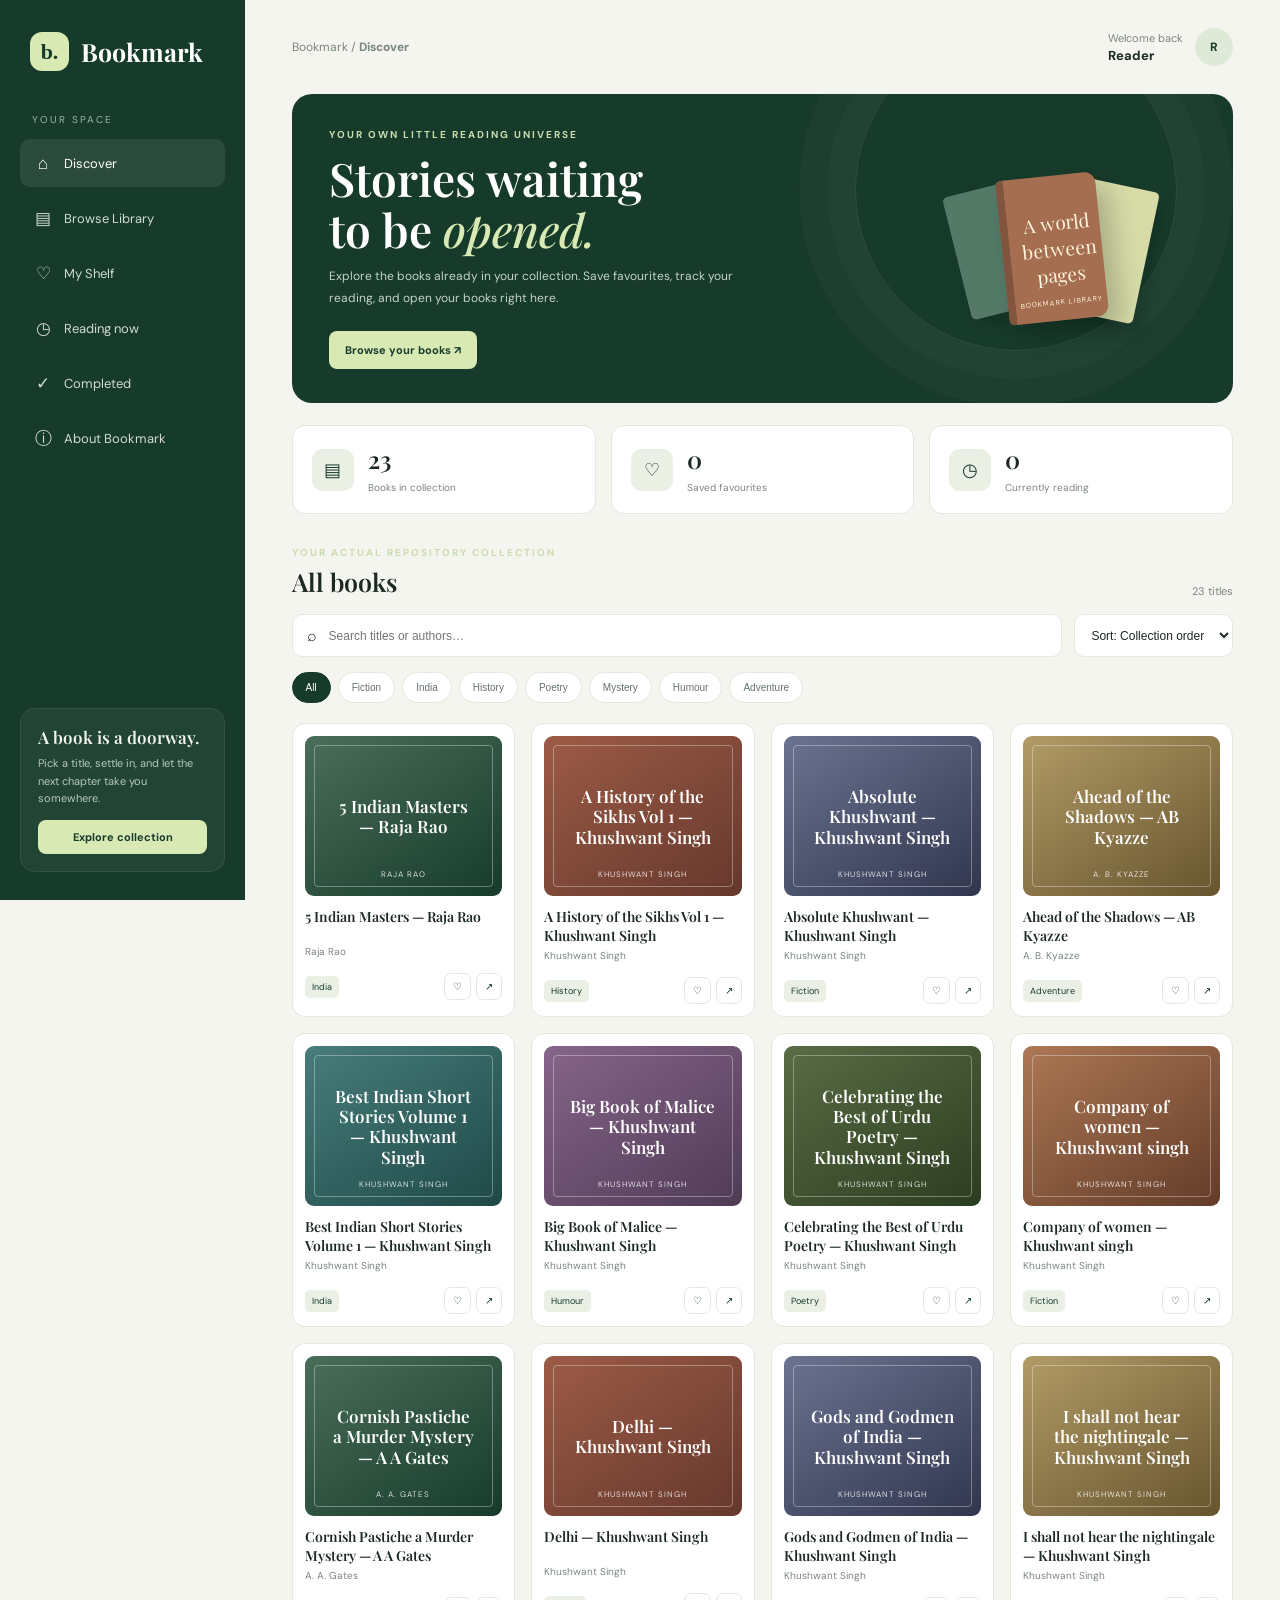
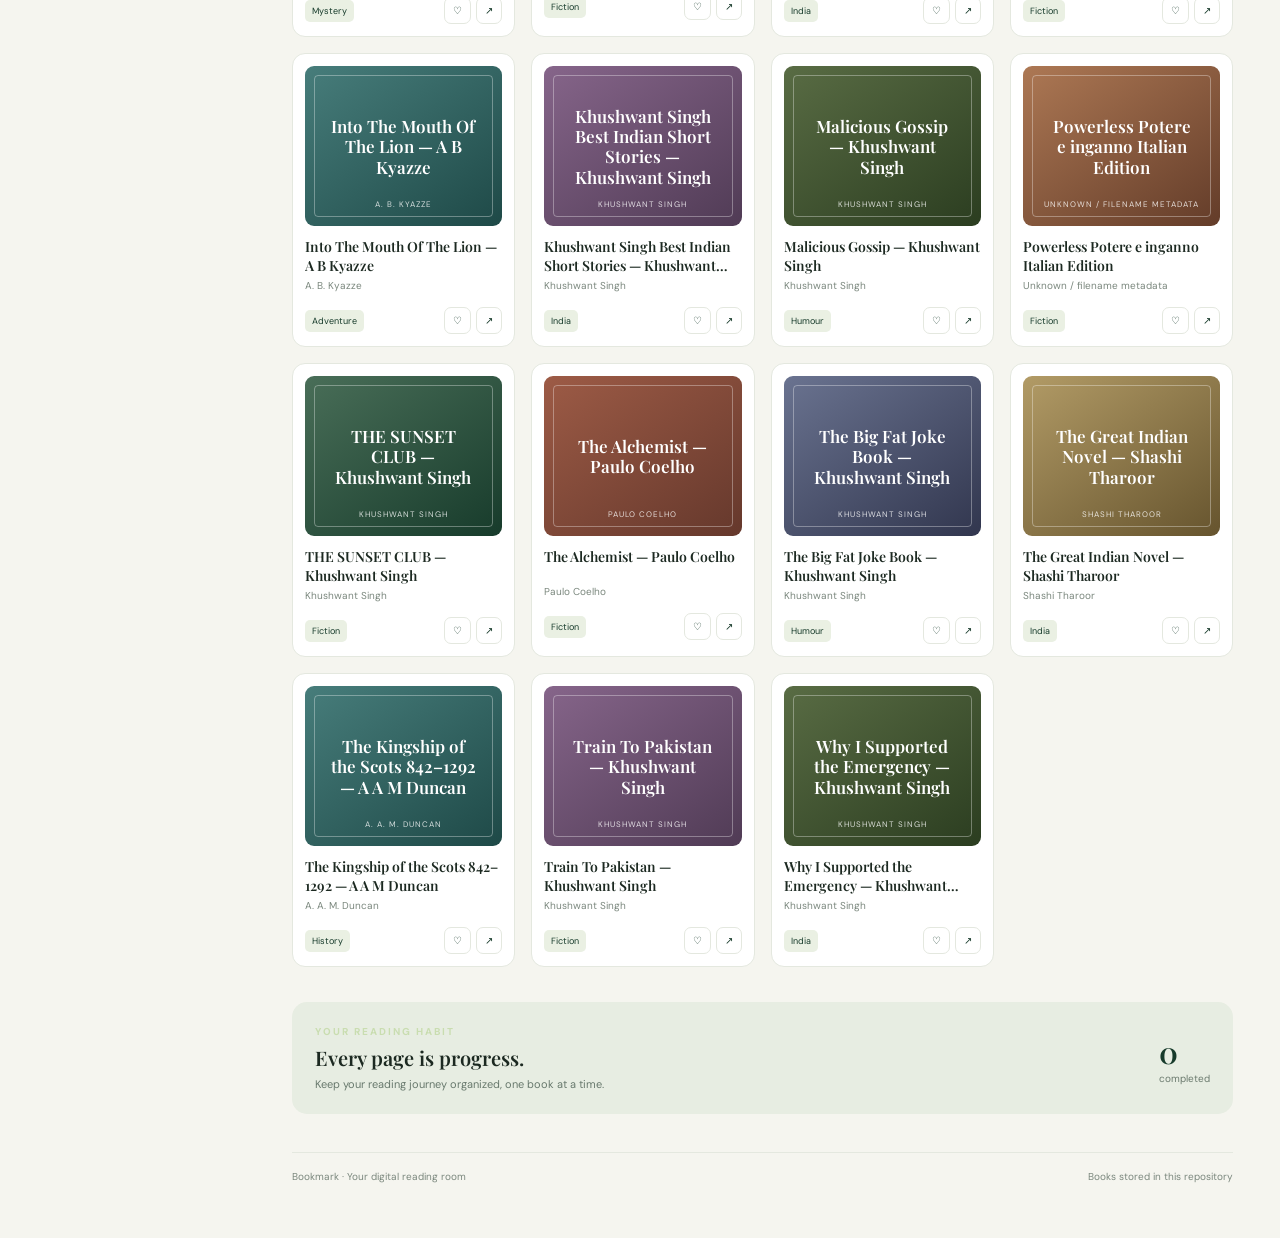
==== commit 8cd1e682: "Convert Bookmark to multi-page library" ====
--- a/index.html
+++ b/index.html
@@ -1,44 +1 @@
-<!DOCTYPE html>
-<html lang="en">
-<head><meta charset="UTF-8"><meta name="viewport" content="width=device-width, initial-scale=1"><meta name="theme-color" content="#10271d"><title>Bookmark — Your reading room</title>
-<link href="https://fonts.googleapis.com/css2?family=DM+Sans:wght@400;500;600;700&family=Playfair+Display:wght@500;600;700&display=swap" rel="stylesheet">
-<style>
-:root{--forest:#173b2b;--forest2:#214b36;--paper:#f5f5ef;--card:#fff;--ink:#1c2921;--muted:#7a877d;--line:#e4e8df;--lime:#d8e9b4;--shadow:0 12px 30px #12261b0c}
-*{box-sizing:border-box}body{margin:0;background:var(--paper);color:var(--ink);font-family:'DM Sans',sans-serif}.layout{max-width:1500px;margin:auto;min-height:100vh;display:grid;grid-template-columns:245px 1fr}.sidebar{background:var(--forest);color:#f1f5eb;padding:28px 20px;display:flex;flex-direction:column;position:sticky;top:0;height:100vh}.logo{display:flex;align-items:center;gap:12px;font:700 25px 'Playfair Display',serif;margin:4px 10px 42px}.logo-icon{width:39px;height:39px;background:var(--lime);color:var(--forest);border-radius:12px;display:grid;place-items:center;font:700 22px Georgia}.side-label{font-size:10px;letter-spacing:2px;color:#9cb4a4;margin:0 12px 13px}.nav{display:grid;gap:7px}.nav button{border:0;text-align:left;background:transparent;color:#d0dbd2;padding:13px 14px;border-radius:10px;font-size:13px;display:flex;gap:12px;align-items:center}.nav button.active,.nav button:hover{background:#ffffff16;color:white}.nav .symbol{width:18px;text-align:center;font-size:17px}.sidebar-bottom{margin-top:auto;background:#ffffff0c;border:1px solid #ffffff14;border-radius:15px;padding:17px}.sidebar-bottom h3{font:600 17px 'Playfair Display',serif;margin:0 0 7px}.sidebar-bottom p{font-size:11px;line-height:1.6;color:#b8c9bc;margin:0 0 12px}.sidebar-bottom button{border:0;background:var(--lime);color:var(--forest);font-weight:700;font-size:11px;padding:10px 12px;border-radius:8px;width:100%}
-main{padding:28px 4.5% 55px;min-width:0}.top{display:flex;justify-content:space-between;align-items:center;margin-bottom:28px}.breadcrumb{font-size:12px;color:var(--muted)}.profile-area{display:flex;align-items:center;gap:12px}.profile{width:38px;height:38px;border-radius:50%;background:#dfe9d8;color:var(--forest);display:grid;place-items:center;font-weight:700;font-size:12px}.welcome{font-size:11px;color:var(--muted)}.welcome strong{display:block;color:var(--ink);font-size:13px;margin-top:2px}
-.hero{background:var(--forest);color:#fff;border-radius:20px;padding:34px 4%;display:flex;justify-content:space-between;align-items:center;overflow:hidden;position:relative;min-height:225px}.hero:after{content:"";position:absolute;width:320px;height:320px;border:1px solid #ffffff18;border-radius:50%;right:6%;top:-65px;box-shadow:0 0 0 28px #ffffff05,0 0 0 56px #ffffff05}.hero-copy{position:relative;z-index:1;max-width:560px}.eyebrow{font-size:10px;letter-spacing:2px;color:#c9ddb0;text-transform:uppercase;font-weight:700}.hero h1{font:600 clamp(30px,3.7vw,46px)/1.1 'Playfair Display',serif;margin:12px 0}.hero h1 em{color:#d8e9b4;font-weight:500}.hero p{color:#c5d2c8;font-size:12px;line-height:1.8;max-width:420px}.hero-button{background:var(--lime);border:0;border-radius:8px;padding:12px 16px;color:var(--forest);font-weight:700;font-size:11px;margin-top:10px}.hero-art{position:relative;z-index:1;margin-right:5%;height:175px;width:200px;display:flex;align-items:center;justify-content:center}.book-stack{position:relative;transform:rotate(-6deg);width:100px;height:145px;border-radius:5px 11px 11px 5px;background:#a56e50;box-shadow:12px 14px 25px #0003;border-left:8px solid #81553d;display:grid;place-items:center;text-align:center;font:19px 'Playfair Display',serif;color:#fff4dc;padding:12px}.book-stack:after{content:"BOOKMARK LIBRARY";position:absolute;bottom:14px;font:7px 'DM Sans';letter-spacing:1px}.stack2{position:absolute;width:94px;height:134px;background:#d6dba8;right:5px;transform:rotate(12deg);border-radius:5px;box-shadow:8px 10px 15px #0002}.stack3{position:absolute;width:85px;height:126px;background:#547967;left:4px;transform:rotate(-14deg);border-radius:5px;box-shadow:8px 10px 15px #0002}
-.stats{display:grid;grid-template-columns:repeat(3,1fr);gap:15px;margin:22px 0}.stat{background:var(--card);border:1px solid var(--line);border-radius:13px;padding:17px 19px;display:flex;align-items:center;gap:14px}.stat-icon{width:42px;height:42px;border-radius:11px;background:#eaf0e3;display:grid;place-items:center;color:var(--forest);font-size:18px}.stat strong{font:600 24px 'Playfair Display',serif;display:block}.stat span{font-size:10px;color:var(--muted)}
-.section-head{display:flex;justify-content:space-between;align-items:end;margin:32px 0 16px}.section-head h2{font:600 25px 'Playfair Display',serif;margin:6px 0 0}.section-head p{font-size:11px;color:var(--muted);margin:0}.toolbar{display:flex;gap:12px;flex-wrap:wrap;align-items:center;margin-bottom:15px}.search{display:flex;align-items:center;gap:10px;background:#fff;border:1px solid var(--line);border-radius:10px;padding:0 14px;height:43px;flex:1;min-width:230px}.search input{border:0;outline:0;width:100%;background:transparent;font-size:12px}.select{height:43px;border:1px solid var(--line);background:#fff;border-radius:10px;padding:0 12px;font-size:12px;color:var(--ink)}.filters{display:flex;gap:7px;flex-wrap:wrap;margin:15px 0 20px}.filter{border:1px solid var(--line);background:#fff;border-radius:24px;padding:9px 13px;font-size:10px;color:#66746b}.filter.active{background:var(--forest);border-color:var(--forest);color:white}.grid{display:grid;grid-template-columns:repeat(4,minmax(0,1fr));gap:16px}.book{background:var(--card);border:1px solid var(--line);border-radius:13px;padding:12px;transition:transform .2s,box-shadow .2s;min-width:0}.book:hover{transform:translateY(-3px);box-shadow:var(--shadow)}.cover{height:160px;border-radius:9px;display:flex;align-items:center;justify-content:center;text-align:center;padding:16px;color:#fff;position:relative;overflow:hidden;background:linear-gradient(145deg,#496e58,#173b2b)}.cover:before{content:"";position:absolute;inset:9px;border:1px solid #ffffff55;border-radius:4px}.cover .cover-title{position:relative;font:600 17px/1.2 'Playfair Display',serif;max-width:145px}.cover .cover-author{position:absolute;bottom:17px;font-size:8px;letter-spacing:1px;text-transform:uppercase;opacity:.8}.cover.c2{background:linear-gradient(145deg,#9d5b46,#65382c)}.cover.c3{background:linear-gradient(145deg,#6a7390,#31364e)}.cover.c4{background:linear-gradient(145deg,#b29b66,#66542e)}.cover.c5{background:linear-gradient(145deg,#477d7b,#1e4947)}.cover.c6{background:linear-gradient(145deg,#86658a,#503b55)}.cover.c7{background:linear-gradient(145deg,#596c44,#2b3d20)}.cover.c8{background:linear-gradient(145deg,#ad7854,#633c29)}.book-title{font:600 14px 'Playfair Display',serif;margin:11px 0 4px;display:-webkit-box;-webkit-line-clamp:2;-webkit-box-orient:vertical;overflow:hidden;min-height:34px}.author{font-size:10px;color:var(--muted);min-height:16px}.book-foot{display:flex;justify-content:space-between;align-items:center;margin-top:12px}.category{font-size:9px;color:var(--forest);background:#eaf0e3;padding:5px 7px;border-radius:5px}.book-actions{display:flex;gap:5px}.mini{border:1px solid var(--line);background:#fff;border-radius:7px;padding:7px 8px;color:var(--forest);font-size:10px}.mini.saved{color:#c65d56}.empty{grid-column:1/-1;text-align:center;padding:45px;background:#fff;border:1px dashed var(--line);border-radius:13px;color:var(--muted)}.reading-strip{margin-top:35px;background:#e7ede2;border-radius:15px;padding:23px;display:flex;justify-content:space-between;align-items:center;gap:20px}.reading-strip h3{font:600 20px 'Playfair Display',serif;margin:6px 0}.reading-strip p{font-size:11px;color:#68796d;margin:0}.strip-count{font:600 30px 'Playfair Display',serif;color:var(--forest)}footer{display:flex;justify-content:space-between;border-top:1px solid var(--line);margin-top:38px;padding-top:17px;font-size:10px;color:var(--muted)}
-.modal{position:fixed;inset:0;background:#0c2018c9;z-index:10;display:none;align-items:center;justify-content:center;padding:20px}.modal.open{display:flex}.modal-box{background:var(--paper);width:min(720px,100%);max-height:90vh;overflow:auto;border-radius:16px;padding:24px}.modal-head{display:flex;justify-content:space-between;align-items:center}.close{border:0;background:#e3eadb;border-radius:50%;width:35px;height:35px;color:var(--forest);font-size:20px}.detail{display:grid;grid-template-columns:190px 1fr;gap:24px;margin-top:22px}.detail .cover{height:260px}.detail h2{font:600 27px 'Playfair Display',serif;margin:8px 0}.detail p{font-size:12px;color:var(--muted);line-height:1.7}.detail-actions{display:flex;gap:8px;flex-wrap:wrap;margin-top:17px}.action{border:0;border-radius:8px;padding:12px 15px;background:var(--forest);color:white;font-size:11px;font-weight:700}.action.light{background:#e7ede2;color:var(--forest)}@media(max-width:1100px){.layout{grid-template-columns:200px 1fr}.grid{grid-template-columns:repeat(3,1fr)}}@media(max-width:760px){.layout{display:block}.sidebar{position:relative;height:auto;padding:15px 17px;display:block}.logo{margin:0 0 12px}.nav{display:flex;overflow:auto}.nav button{white-space:nowrap;padding:10px}.side-label,.sidebar-bottom{display:none}main{padding:20px 5% 40px}.hero-art{display:none}.hero{padding:28px}.stats{gap:8px}.stat{padding:12px;display:block}.stat-icon{margin-bottom:8px}.stat strong{font-size:21px}.grid{grid-template-columns:repeat(2,minmax(0,1fr))}.cover{height:145px}.reading-strip{align-items:flex-start;flex-direction:column}.detail{grid-template-columns:115px 1fr;gap:15px}.detail .cover{height:180px}.detail h2{font-size:22px}}@media(max-width:400px){.grid{gap:10px}.book{padding:9px}.cover{height:125px}.cover .cover-title{font-size:14px}}
-</style></head><body><div class="layout">
-<aside class="sidebar"><div class="logo"><span class="logo-icon">b.</span> Bookmark</div><div class="side-label">YOUR SPACE</div><nav class="nav"><button class="active" onclick="showAll()"><span class="symbol">⌂</span>Discover</button><button onclick="showSaved()"><span class="symbol">♡</span>My Shelf</button><button onclick="showReading()"><span class="symbol">◷</span>Reading now</button><button onclick="showCompleted()"><span class="symbol">✓</span>Completed</button></nav><div class="sidebar-bottom"><h3>A book is a doorway.</h3><p>Pick a title, settle in, and let the next chapter take you somewhere.</p><button onclick="showAll()">Explore collection</button></div></aside>
-<main><header class="top"><div class="breadcrumb">Your reading space / <strong id="pageName">Discover</strong></div><div class="profile-area"><div class="welcome">Welcome back<strong>Reader</strong></div><div class="profile">R</div></div></header>
-<section class="hero"><div class="hero-copy"><div class="eyebrow">Your own little reading universe</div><h1>Stories waiting<br>to be <em>opened.</em></h1><p>Explore the books already in your collection. Save favourites, track your reading, and open your books right here.</p><button class="hero-button" onclick="document.getElementById('library').scrollIntoView({behavior:'smooth'})">Browse your books ↗</button></div><div class="hero-art"><div class="stack2"></div><div class="stack3"></div><div class="book-stack">A world<br>between<br>pages</div></div></section>
-<section class="stats"><div class="stat"><div class="stat-icon">▤</div><div><strong id="total">0</strong><span>Books in collection</span></div></div><div class="stat"><div class="stat-icon">♡</div><div><strong id="favCount">0</strong><span>Saved favourites</span></div></div><div class="stat"><div class="stat-icon">◷</div><div><strong id="readingCount">0</strong><span>Currently reading</span></div></div></section>
-<section id="library"><div class="section-head"><div><div class="eyebrow">Your actual repository collection</div><h2 id="sectionTitle">All books</h2></div><p id="bookCount">—</p></div><div class="toolbar"><label class="search">⌕ <input id="search" placeholder="Search titles or authors…"></label><select class="select" id="sort"><option value="default">Sort: Collection order</option><option value="title">Title A–Z</option><option value="author">Author A–Z</option></select></div><div class="filters" id="filters"></div><div class="grid" id="grid"></div></section>
-<section class="reading-strip"><div><div class="eyebrow">Your reading habit</div><h3>Every page is progress.</h3><p>Keep your reading journey organized, one book at a time.</p></div><div><div class="strip-count" id="completedNum">0</div><p style="font-size:10px;color:#6b7a6e">completed</p></div></section>
-<footer><span>Bookmark · Your digital reading room</span><span>Books stored in this repository</span></footer></main></div>
-<div class="modal" id="modal" onclick="if(event.target===this)closeModal()"><div class="modal-box"><div class="modal-head"><span class="eyebrow">BOOK DETAILS</span><button class="close" onclick="closeModal()">×</button></div><div id="detail"></div></div></div>
-<script>
-const files=[{"id":1,"title":"5 Indian Masters — Raja Rao","author":"Raja Rao","path":"_OceanofPDF.com_5_Indian_Masters_-_Raja_Rao.pdf"},{"id":2,"title":"A History of the Sikhs Vol 1 — Khushwant Singh","author":"Khushwant Singh","path":"_OceanofPDF.com_A_History_of_the_Sikhs_Vol_1_-_Khushwant_Singh.pdf"},{"id":3,"title":"Absolute Khushwant — Khushwant Singh","author":"Khushwant Singh","path":"_OceanofPDF.com_Absolute_Khushwant_-_Khushwant_Singh.pdf"},{"id":4,"title":"Ahead of the Shadows — AB Kyazze","author":"A. B. Kyazze","path":"_OceanofPDF.com_Ahead_of_the_Shadows_-_AB_Kyazze.pdf"},{"id":5,"title":"Best Indian Short Stories Volume 1 — Khushwant Singh","author":"Khushwant Singh","path":"_OceanofPDF.com_Best_Indian_Short_Stories_Volume_1_-_Khushwant_Singh.pdf"},{"id":6,"title":"Big Book of Malice — Khushwant Singh","author":"Khushwant Singh","path":"_OceanofPDF.com_Big_Book_of_Malice_-_Khushwant_Singh.pdf"},{"id":7,"title":"Celebrating the Best of Urdu Poetry — Khushwant Singh","author":"Khushwant Singh","path":"_OceanofPDF.com_Celebrating_the_Best_of_Urdu_Poetry_-_Khushwant_Singh.pdf"},{"id":8,"title":"Company of women — Khushwant singh","author":"Khushwant Singh","path":"_OceanofPDF.com_Company_of_women_-_Khushwant_singh.pdf"},{"id":9,"title":"Cornish Pastiche a Murder Mystery — A A Gates","author":"A. A. Gates","path":"_OceanofPDF.com_Cornish_Pastiche_a_Murder_Mystery_-_A_A_Gates.pdf"},{"id":10,"title":"Delhi — Khushwant Singh","author":"Khushwant Singh","path":"_OceanofPDF.com_Delhi_-_Khushwant_Singh.pdf"},{"id":11,"title":"Gods and Godmen of India — Khushwant Singh","author":"Khushwant Singh","path":"_OceanofPDF.com_Gods_and_Godmen_of_India_-_Khushwant_Singh.pdf"},{"id":12,"title":"I shall not hear the nightingale — Khushwant Singh","author":"Khushwant Singh","path":"_OceanofPDF.com_I_shall_not_hear_the_nightingale_-_Khushwant_Singh (1).pdf"},{"id":14,"title":"Into The Mouth Of The Lion — A B Kyazze","author":"A. B. Kyazze","path":"_OceanofPDF.com_Into_The_Mouth_Of_The_Lion_-_A_B_Kyazze.pdf"},{"id":15,"title":"Khushwant Singh Best Indian Short Stories — Khushwant Singh","author":"Khushwant Singh","path":"_OceanofPDF.com_Khushwant_Singh_Best_Indian_Short_Stories_-_Khushwant_Singh.pdf"},{"id":16,"title":"Malicious Gossip — Khushwant Singh","author":"Khushwant Singh","path":"_OceanofPDF.com_Malicious_Gossip_-_Khushwant_Singh.pdf"},{"id":17,"title":"Powerless Potere e inganno Italian Edition","author":"Author information in file name","path":"_OceanofPDF.com_Powerless_Potere_e_inganno_Italian_Edition_.pdf"},{"id":18,"title":"THE SUNSET CLUB — Khushwant Singh","author":"Khushwant Singh","path":"_OceanofPDF.com_THE_SUNSET_CLUB_-_Khushwant_Singh.pdf"},{"id":19,"title":"The Alchemist — Paulo conho","author":"Paulo Coelho","path":"_OceanofPDF.com_The_Alchemist_-_Paulo_conho.pdf"},{"id":20,"title":"The Big Fat Joke Book — Khushwant Singh","author":"Khushwant Singh","path":"_OceanofPDF.com_The_Big_Fat_Joke_Book_-_Khushwant_Singh.pdf"},{"id":21,"title":"The Great Indian Novel — Shashi Tharoor","author":"Shashi Tharoor","path":"_OceanofPDF.com_The_Great_Indian_Novel_-_Shashi_Tharoor.pdf"},{"id":22,"title":"The Kingship of the Scots 842–1292 — A A M Duncan","author":"A. A. M. Duncan","path":"_OceanofPDF.com_The_Kingship_of_the_Scots_842-1292_-_A_A_M_Duncan.pdf"},{"id":23,"title":"Train To Pakistan — Khushwant Singh","author":"Khushwant Singh","path":"_OceanofPDF.com_Train_To_Pakistan_-_Khushwant_Singh.pdf"},{"id":24,"title":"Why I Supported the Emergency — Khushwant Singh","author":"Khushwant Singh","path":"_OceanofPDF.com_Why_I_Supported_the_Emergency_-_Khushwant_Singh.pdf"}];
-const books=files.map((f,i)=>({...f,category:guessCategory(f.title),color:(i%8)+1}));
-function guessCategory(t){t=t.toLowerCase();if(t.includes("poetry"))return "Poetry";if(t.includes("history")||t.includes("sikh")||t.includes("kingship"))return "History";if(t.includes("murder")||t.includes("mystery"))return "Mystery";if(t.includes("gossip")||t.includes("joke")||t.includes("malice"))return "Humour";if(t.includes("god")||t.includes("emergency")||t.includes("indian"))return "India";if(t.includes("shadow")||t.includes("lion"))return "Adventure";return "Fiction";}
-let fav=JSON.parse(localStorage.getItem("bm-fav")||"[]"),reading=JSON.parse(localStorage.getItem("bm-reading")||"[]"),completed=JSON.parse(localStorage.getItem("bm-completed")||"[]"),category="All",view="all";
-const grid=document.getElementById("grid"),filters=document.getElementById("filters");
-const cats=["All","Fiction","India","History","Poetry","Mystery","Humour","Adventure"];
-filters.innerHTML=cats.map(c=>'<button class="filter '+(c==="All"?"active":"")+'" onclick="setCategory(\''+c+'\')">'+c+'</button>').join("");
-function cover(b){return '<div class="cover c'+b.color+'"><div class="cover-title">'+esc(b.title)+'</div><div class="cover-author">'+esc(b.author)+'</div></div>'}
-function esc(s){return String(s).replace(/[&<>"']/g,c=>({"&":"&amp;","<":"&lt;",">":"&gt;",'"':"&quot;","'":"&#39;"}[c]))}
-function render(){let q=document.getElementById("search").value.toLowerCase(),list=books.filter(b=>(category==="All"||b.category===category)&&(b.title.toLowerCase().includes(q)||b.author.toLowerCase().includes(q)||b.category.toLowerCase().includes(q)));if(view==="saved")list=list.filter(b=>fav.includes(b.id));if(view==="reading")list=list.filter(b=>reading.includes(b.id));if(view==="completed")list=list.filter(b=>completed.includes(b.id));let sort=document.getElementById("sort").value;if(sort==="title")list.sort((a,b)=>a.title.localeCompare(b.title));if(sort==="author")list.sort((a,b)=>a.author.localeCompare(b.author));document.getElementById("bookCount").textContent=list.length+" titles";document.getElementById("sectionTitle").textContent=view==="saved"?"My shelf":view==="reading"?"Reading now":view==="completed"?"Completed":category==="All"?"All books":category;grid.innerHTML=list.length?list.map(b=>'<article class="book" onclick="openBook('+b.id+')">'+cover(b)+'<div class="book-title">'+esc(b.title)+'</div><div class="author">'+esc(b.author)+'</div><div class="book-foot"><span class="category">'+b.category+'</span><div class="book-actions"><button class="mini '+(fav.includes(b.id)?"saved":"")+'" onclick="event.stopPropagation();toggleFav('+b.id+')">'+(fav.includes(b.id)?"♥":"♡")+'</button><button class="mini" onclick="event.stopPropagation();openPDF('+b.id+')">↗</button></div></div></article>').join(""):'<div class="empty">Nothing here yet — change your filters or add books to your shelf.</div>';updateStats()}
-function updateStats(){document.getElementById("total").textContent=books.length;document.getElementById("favCount").textContent=fav.length;document.getElementById("readingCount").textContent=reading.length;document.getElementById("completedNum").textContent=completed.length}
-function toggleFav(id){fav=fav.includes(id)?fav.filter(x=>x!==id):[...fav,id];localStorage.setItem("bm-fav",JSON.stringify(fav));render()}
-function setCategory(c){category=c;filters.querySelectorAll(".filter").forEach(b=>b.classList.toggle("active",b.textContent===c));render()}
-function setView(v,name){view=v;document.getElementById("pageName").textContent=name;category="All";setCategory("All");document.querySelectorAll(".nav button").forEach(b=>b.classList.remove("active"));render()}
-function showAll(){setView("all","Discover")}function showSaved(){setView("saved","My Shelf")}function showReading(){setView("reading","Reading now")}function showCompleted(){setView("completed","Completed")}
-function openPDF(id){const b=books.find(x=>x.id===id);if(b)window.open("https://raw.githubusercontent.com/Mourin14623/Bookmark/main/"+encodeURIComponent(b.path).replace(/%2F/g,"/"),"_blank","noopener")}
-function openBook(id){let b=books.find(x=>x.id===id);if(!b)return;document.getElementById("detail").innerHTML='<div class="detail">'+cover(b)+'<div><span class="category">'+b.category+'</span><h2>'+esc(b.title)+'</h2><p>'+esc(b.author)+'</p><p>This title is part of the PDF collection stored in your Bookmark GitHub repository. Open the PDF to read it, or track it in your reading journey.</p><div class="detail-actions"><button class="action" onclick="openPDF('+b.id+')">Open book PDF ↗</button><button class="action light" onclick="markReading('+b.id+')">Start reading</button><button class="action light" onclick="markCompleted('+b.id+')">Mark completed</button><button class="action light" onclick="toggleFav('+b.id+')">'+(fav.includes(b.id)?"♥ Saved":"♡ Save book")+'</button></div></div></div>';document.getElementById("modal").classList.add("open")}
-function closeModal(){document.getElementById("modal").classList.remove("open")}
-function markReading(id){reading=reading.includes(id)?reading:[...reading,id];completed=completed.filter(x=>x!==id);localStorage.setItem("bm-reading",JSON.stringify(reading));localStorage.setItem("bm-completed",JSON.stringify(completed));render();openBook(id)}
-function markCompleted(id){completed=completed.includes(id)?completed:[...completed,id];reading=reading.filter(x=>x!==id);localStorage.setItem("bm-reading",JSON.stringify(reading));localStorage.setItem("bm-completed",JSON.stringify(completed));render();openBook(id)}
-document.getElementById("search").addEventListener("input",render);document.getElementById("sort").addEventListener("change",render);document.addEventListener("keydown",e=>{if(e.key==="Escape")closeModal()});render();
-</script></body></html>+<!DOCTYPE html><html lang="en"><head><meta charset="UTF-8"><meta name="viewport" content="width=device-width,initial-scale=1"><meta name="theme-color" content="#10271d"><title>Discover — Bookmark</title><link href="https://fonts.googleapis.com/css2?family=DM+Sans:wght@400;500;600;700&family=Playfair+Display:wght@500;600;700&display=swap" rel="stylesheet"><link rel="stylesheet" href="library.css"></head><body data-view="all"><div class="layout"><aside class="sidebar"><a class="logo" href="index.html"><span class="logo-icon">b.</span> Bookmark</a><div class="side-label">YOUR SPACE</div><nav class="nav"><a href="index.html" class="active"><span class="symbol">⌂</span>Discover</a><a href="browse.html"><span class="symbol">▤</span>Browse Library</a><a href="shelf.html" ><span class="symbol">♡</span>My Shelf</a><a href="reading.html" ><span class="symbol">◷</span>Reading now</a><a href="completed.html" ><span class="symbol">✓</span>Completed</a><a href="about.html"><span class="symbol">ⓘ</span>About Bookmark</a></nav><div class="sidebar-bottom"><h3>A book is a doorway.</h3><p>Pick a title, settle in, and let the next chapter take you somewhere.</p><a href="browse.html">Explore collection</a></div></aside><main><header class="top"><div class="breadcrumb">Bookmark / <strong id="pageName">Discover</strong></div><div class="profile-area"><div class="welcome">Welcome back<strong>Reader</strong></div><div class="profile">R</div></div></header><section class="hero"><div class="hero-copy"><div class="eyebrow">Your own little reading universe</div><h1>Stories waiting<br>to be <em>opened.</em></h1><p>Explore the books already in your collection. Save favourites, track your reading, and open your books right here.</p><a class="hero-button" href="browse.html">Browse your books ↗</a></div><div class="hero-art"><div class="stack2"></div><div class="stack3"></div><div class="book-stack">A world<br>between<br>pages</div></div></section><section class="stats"><div class="stat"><div class="stat-icon">▤</div><div><strong id="total">0</strong><span>Books in collection</span></div></div><div class="stat"><div class="stat-icon">♡</div><div><strong id="favCount">0</strong><span>Saved favourites</span></div></div><div class="stat"><div class="stat-icon">◷</div><div><strong id="readingCount">0</strong><span>Currently reading</span></div></div></section><section id="library"><div class="section-head"><div><div class="eyebrow">Your actual repository collection</div><h2 id="sectionTitle">All books</h2></div><p id="bookCount">—</p></div><div class="toolbar"><label class="search">⌕ <input id="search" placeholder="Search titles or authors…"></label><select class="select" id="sort"><option value="default">Sort: Collection order</option><option value="title">Title A–Z</option><option value="author">Author A–Z</option></select></div><div class="filters" id="filters"></div><div class="grid" id="grid"></div></section><section class="reading-strip"><div><div class="eyebrow">Your reading habit</div><h3>Every page is progress.</h3><p>Keep your reading journey organized, one book at a time.</p></div><div><div class="strip-count" id="completedNum">0</div><p style="font-size:10px;color:#6b7a6e">completed</p></div></section><footer><span>Bookmark · Your digital reading room</span><span>Books stored in this repository</span></footer></main></div><div class="modal" id="modal" onclick="if(event.target===this)closeModal()"><div class="modal-box"><div class="modal-head"><span class="eyebrow">BOOK DETAILS</span><button class="close" onclick="closeModal()">×</button></div><div id="detail"></div></div></div><script src="app.js"></script></body></html>
--- a/library.css
+++ b/library.css
@@ -0,0 +1 @@
+:root{--forest:#173b2b;--forest2:#214b36;--paper:#f5f5ef;--card:#fff;--ink:#1c2921;--muted:#7a877d;--line:#e4e8df;--lime:#d8e9b4;--shadow:0 12px 30px #12261b0c}*{box-sizing:border-box}body{margin:0;background:var(--paper);color:var(--ink);font-family:'DM Sans',sans-serif}.layout{max-width:1500px;margin:auto;min-height:100vh;display:grid;grid-template-columns:245px 1fr}.sidebar{background:var(--forest);color:#f1f5eb;padding:28px 20px;display:flex;flex-direction:column;position:sticky;top:0;height:100vh}.logo{display:flex;align-items:center;gap:12px;font:700 25px 'Playfair Display',serif;margin:4px 10px 42px;color:white;text-decoration:none}.logo-icon{width:39px;height:39px;background:var(--lime);color:var(--forest);border-radius:12px;display:grid;place-items:center;font:700 22px Georgia}.side-label{font-size:10px;letter-spacing:2px;color:#9cb4a4;margin:0 12px 13px}.nav{display:grid;gap:7px}.nav a{border:0;text-align:left;text-decoration:none;background:transparent;color:#d0dbd2;padding:13px 14px;border-radius:10px;font-size:13px;display:flex;gap:12px;align-items:center}.nav a.active,.nav a:hover{background:#ffffff16;color:white}.nav .symbol{width:18px;text-align:center;font-size:17px}.sidebar-bottom{margin-top:auto;background:#ffffff0c;border:1px solid #ffffff14;border-radius:15px;padding:17px}.sidebar-bottom h3{font:600 17px 'Playfair Display',serif;margin:0 0 7px}.sidebar-bottom p{font-size:11px;line-height:1.6;color:#b8c9bc;margin:0 0 12px}.sidebar-bottom a{display:block;text-align:center;text-decoration:none;background:var(--lime);color:var(--forest);font-weight:700;font-size:11px;padding:10px 12px;border-radius:8px}main{padding:28px 4.5% 55px;min-width:0}.top{display:flex;justify-content:space-between;align-items:center;margin-bottom:28px}.breadcrumb{font-size:12px;color:var(--muted)}.profile-area{display:flex;align-items:center;gap:12px}.profile{width:38px;height:38px;border-radius:50%;background:#dfe9d8;color:var(--forest);display:grid;place-items:center;font-weight:700;font-size:12px}.welcome{font-size:11px;color:var(--muted)}.welcome strong{display:block;color:var(--ink);font-size:13px;margin-top:2px}.hero{background:var(--forest);color:#fff;border-radius:20px;padding:34px 4%;display:flex;justify-content:space-between;align-items:center;overflow:hidden;position:relative;min-height:225px}.hero:after{content:"";position:absolute;width:320px;height:320px;border:1px solid #ffffff18;border-radius:50%;right:6%;top:-65px;box-shadow:0 0 0 28px #ffffff05,0 0 0 56px #ffffff05}.hero-copy{position:relative;z-index:1;max-width:560px}.eyebrow{font-size:10px;letter-spacing:2px;color:#c9ddb0;text-transform:uppercase;font-weight:700}.hero h1{font:600 clamp(30px,3.7vw,46px)/1.1 'Playfair Display',serif;margin:12px 0}.hero h1 em{color:#d8e9b4;font-weight:500}.hero p{color:#c5d2c8;font-size:12px;line-height:1.8;max-width:420px}.hero-button{background:var(--lime);border:0;border-radius:8px;padding:12px 16px;color:var(--forest);font-weight:700;font-size:11px;margin-top:10px;text-decoration:none;display:inline-block}.hero-art{position:relative;z-index:1;margin-right:5%;height:175px;width:200px;display:flex;align-items:center;justify-content:center}.book-stack{position:relative;transform:rotate(-6deg);width:100px;height:145px;border-radius:5px 11px 11px 5px;background:#a56e50;box-shadow:12px 14px 25px #0003;border-left:8px solid #81553d;display:grid;place-items:center;text-align:center;font:19px 'Playfair Display',serif;color:#fff4dc;padding:12px}.book-stack:after{content:"BOOKMARK LIBRARY";position:absolute;bottom:14px;font:7px 'DM Sans';letter-spacing:1px}.stack2{position:absolute;width:94px;height:134px;background:#d6dba8;right:5px;transform:rotate(12deg);border-radius:5px;box-shadow:8px 10px 15px #0002}.stack3{position:absolute;width:85px;height:126px;background:#547967;left:4px;transform:rotate(-14deg);border-radius:5px;box-shadow:8px 10px 15px #0002}.stats{display:grid;grid-template-columns:repeat(3,1fr);gap:15px;margin:22px 0}.stat{background:var(--card);border:1px solid var(--line);border-radius:13px;padding:17px 19px;display:flex;align-items:center;gap:14px}.stat-icon{width:42px;height:42px;border-radius:11px;background:#eaf0e3;display:grid;place-items:center;color:var(--forest);font-size:18px}.stat strong{font:600 24px 'Playfair Display',serif;display:block}.stat span{font-size:10px;color:var(--muted)}.section-head{display:flex;justify-content:space-between;align-items:end;margin:32px 0 16px}.section-head h2{font:600 25px 'Playfair Display',serif;margin:6px 0 0}.section-head p{font-size:11px;color:var(--muted);margin:0}.toolbar{display:flex;gap:12px;flex-wrap:wrap;align-items:center;margin-bottom:15px}.search{display:flex;align-items:center;gap:10px;background:#fff;border:1px solid var(--line);border-radius:10px;padding:0 14px;height:43px;flex:1;min-width:230px}.search input{border:0;outline:0;width:100%;background:transparent;font-size:12px}.select{height:43px;border:1px solid var(--line);background:#fff;border-radius:10px;padding:0 12px;font-size:12px;color:var(--ink)}.filters{display:flex;gap:7px;flex-wrap:wrap;margin:15px 0 20px}.filter{border:1px solid var(--line);background:#fff;border-radius:24px;padding:9px 13px;font-size:10px;color:#66746b;cursor:pointer}.filter.active{background:var(--forest);border-color:var(--forest);color:white}.grid{display:grid;grid-template-columns:repeat(4,minmax(0,1fr));gap:16px}.book{background:var(--card);border:1px solid var(--line);border-radius:13px;padding:12px;transition:transform .2s,box-shadow .2s;min-width:0;cursor:pointer}.book:hover{transform:translateY(-3px);box-shadow:var(--shadow)}.cover{height:160px;border-radius:9px;display:flex;align-items:center;justify-content:center;text-align:center;padding:16px;color:#fff;position:relative;overflow:hidden;background:linear-gradient(145deg,#496e58,#173b2b)}.cover:before{content:"";position:absolute;inset:9px;border:1px solid #ffffff55;border-radius:4px}.cover .cover-title{position:relative;font:600 17px/1.2 'Playfair Display',serif;max-width:145px}.cover .cover-author{position:absolute;bottom:17px;font-size:8px;letter-spacing:1px;text-transform:uppercase;opacity:.8}.cover.c2{background:linear-gradient(145deg,#9d5b46,#65382c)}.cover.c3{background:linear-gradient(145deg,#6a7390,#31364e)}.cover.c4{background:linear-gradient(145deg,#b29b66,#66542e)}.cover.c5{background:linear-gradient(145deg,#477d7b,#1e4947)}.cover.c6{background:linear-gradient(145deg,#86658a,#503b55)}.cover.c7{background:linear-gradient(145deg,#596c44,#2b3d20)}.cover.c8{background:linear-gradient(145deg,#ad7854,#633c29)}.book-title{font:600 14px 'Playfair Display',serif;margin:11px 0 4px;display:-webkit-box;-webkit-line-clamp:2;-webkit-box-orient:vertical;overflow:hidden;min-height:34px}.author{font-size:10px;color:var(--muted);min-height:16px}.book-foot{display:flex;justify-content:space-between;align-items:center;margin-top:12px}.category{font-size:9px;color:var(--forest);background:#eaf0e3;padding:5px 7px;border-radius:5px}.book-actions{display:flex;gap:5px}.mini{border:1px solid var(--line);background:#fff;border-radius:7px;padding:7px 8px;color:var(--forest);font-size:10px;cursor:pointer}.mini.saved{color:#c65d56}.empty{grid-column:1/-1;text-align:center;padding:45px;background:#fff;border:1px dashed var(--line);border-radius:13px;color:var(--muted)}.reading-strip{margin-top:35px;background:#e7ede2;border-radius:15px;padding:23px;display:flex;justify-content:space-between;align-items:center;gap:20px}.reading-strip h3{font:600 20px 'Playfair Display',serif;margin:6px 0}.reading-strip p{font-size:11px;color:#68796d;margin:0}.strip-count{font:600 30px 'Playfair Display',serif;color:var(--forest)}footer{display:flex;justify-content:space-between;border-top:1px solid var(--line);margin-top:38px;padding-top:17px;font-size:10px;color:var(--muted)}.modal{position:fixed;inset:0;background:#0c2018c9;z-index:10;display:none;align-items:center;justify-content:center;padding:20px}.modal.open{display:flex}.modal-box{background:var(--paper);width:min(720px,100%);max-height:90vh;overflow:auto;border-radius:16px;padding:24px}.modal-head{display:flex;justify-content:space-between;align-items:center}.close{border:0;background:#e3eadb;border-radius:50%;width:35px;height:35px;color:var(--forest);font-size:20px;cursor:pointer}.detail{display:grid;grid-template-columns:190px 1fr;gap:24px;margin-top:22px}.detail .cover{height:260px}.detail h2{font:600 27px 'Playfair Display',serif;margin:8px 0}.detail p{font-size:12px;color:var(--muted);line-height:1.7}.detail-actions{display:flex;gap:8px;flex-wrap:wrap;margin-top:17px}.action{border:0;border-radius:8px;padding:12px 15px;background:var(--forest);color:white;font-size:11px;font-weight:700;cursor:pointer}.action.light{background:#e7ede2;color:var(--forest)}@media(max-width:1100px){.layout{grid-template-columns:200px 1fr}.grid{grid-template-columns:repeat(3,1fr)}}@media(max-width:760px){.layout{display:block}.sidebar{position:relative;height:auto;padding:15px 17px;display:block}.logo{margin:0 0 12px}.nav{display:flex;overflow:auto}.nav a{white-space:nowrap;padding:10px}.side-label,.sidebar-bottom{display:none}main{padding:20px 5% 40px}.hero-art{display:none}.hero{padding:28px}.stats{gap:8px}.stat{padding:12px;display:block}.stat-icon{margin-bottom:8px}.stat strong{font-size:21px}.grid{grid-template-columns:repeat(2,minmax(0,1fr))}.cover{height:145px}.reading-strip{align-items:flex-start;flex-direction:column}.detail{grid-template-columns:115px 1fr;gap:15px}.detail .cover{height:180px}.detail h2{font-size:22px}}@media(max-width:400px){.grid{gap:10px}.book{padding:9px}.cover{height:125px}.cover .cover-title{font-size:14px}}
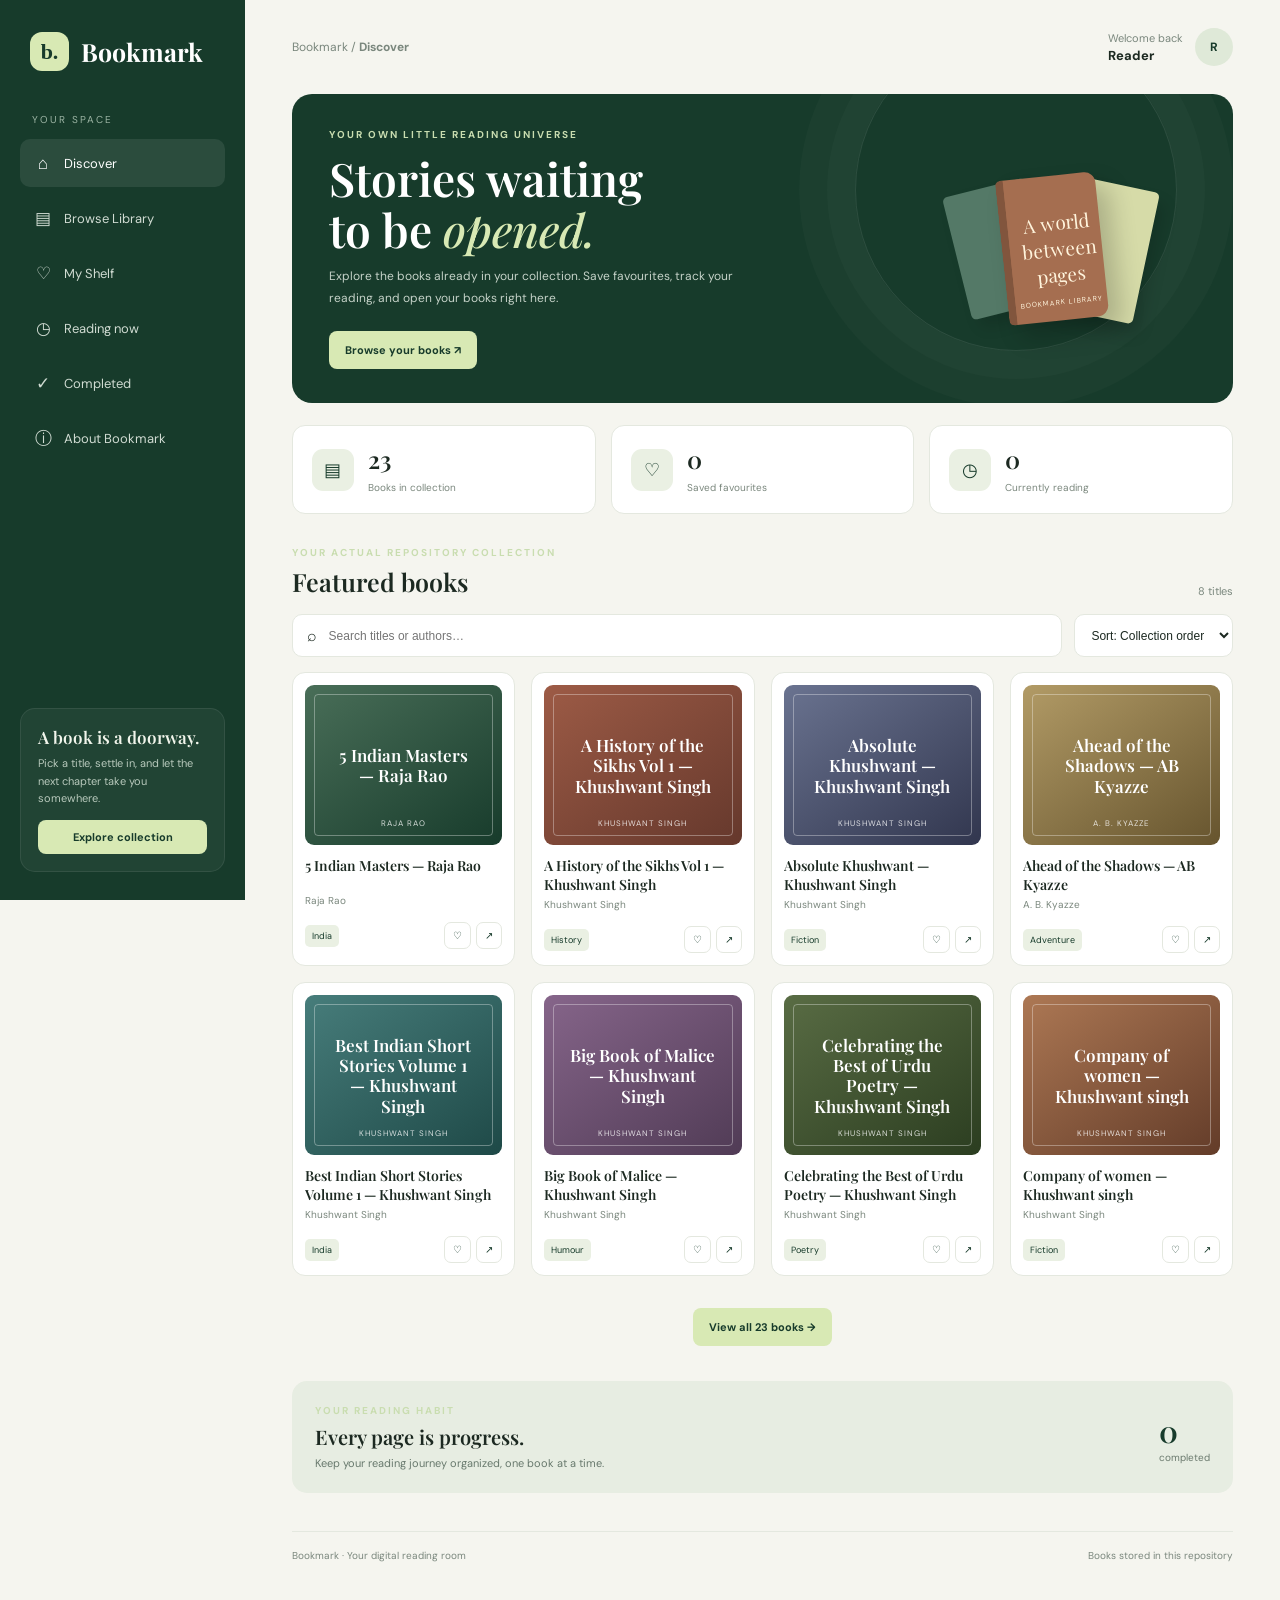
==== commit bd45fd86: "Make Discover a featured landing page" ====
--- a/index.html
+++ b/index.html
@@ -1 +1 @@
-<!DOCTYPE html><html lang="en"><head><meta charset="UTF-8"><meta name="viewport" content="width=device-width,initial-scale=1"><meta name="theme-color" content="#10271d"><title>Discover — Bookmark</title><link href="https://fonts.googleapis.com/css2?family=DM+Sans:wght@400;500;600;700&family=Playfair+Display:wght@500;600;700&display=swap" rel="stylesheet"><link rel="stylesheet" href="library.css"></head><body data-view="all"><div class="layout"><aside class="sidebar"><a class="logo" href="index.html"><span class="logo-icon">b.</span> Bookmark</a><div class="side-label">YOUR SPACE</div><nav class="nav"><a href="index.html" class="active"><span class="symbol">⌂</span>Discover</a><a href="browse.html"><span class="symbol">▤</span>Browse Library</a><a href="shelf.html" ><span class="symbol">♡</span>My Shelf</a><a href="reading.html" ><span class="symbol">◷</span>Reading now</a><a href="completed.html" ><span class="symbol">✓</span>Completed</a><a href="about.html"><span class="symbol">ⓘ</span>About Bookmark</a></nav><div class="sidebar-bottom"><h3>A book is a doorway.</h3><p>Pick a title, settle in, and let the next chapter take you somewhere.</p><a href="browse.html">Explore collection</a></div></aside><main><header class="top"><div class="breadcrumb">Bookmark / <strong id="pageName">Discover</strong></div><div class="profile-area"><div class="welcome">Welcome back<strong>Reader</strong></div><div class="profile">R</div></div></header><section class="hero"><div class="hero-copy"><div class="eyebrow">Your own little reading universe</div><h1>Stories waiting<br>to be <em>opened.</em></h1><p>Explore the books already in your collection. Save favourites, track your reading, and open your books right here.</p><a class="hero-button" href="browse.html">Browse your books ↗</a></div><div class="hero-art"><div class="stack2"></div><div class="stack3"></div><div class="book-stack">A world<br>between<br>pages</div></div></section><section class="stats"><div class="stat"><div class="stat-icon">▤</div><div><strong id="total">0</strong><span>Books in collection</span></div></div><div class="stat"><div class="stat-icon">♡</div><div><strong id="favCount">0</strong><span>Saved favourites</span></div></div><div class="stat"><div class="stat-icon">◷</div><div><strong id="readingCount">0</strong><span>Currently reading</span></div></div></section><section id="library"><div class="section-head"><div><div class="eyebrow">Your actual repository collection</div><h2 id="sectionTitle">All books</h2></div><p id="bookCount">—</p></div><div class="toolbar"><label class="search">⌕ <input id="search" placeholder="Search titles or authors…"></label><select class="select" id="sort"><option value="default">Sort: Collection order</option><option value="title">Title A–Z</option><option value="author">Author A–Z</option></select></div><div class="filters" id="filters"></div><div class="grid" id="grid"></div></section><section class="reading-strip"><div><div class="eyebrow">Your reading habit</div><h3>Every page is progress.</h3><p>Keep your reading journey organized, one book at a time.</p></div><div><div class="strip-count" id="completedNum">0</div><p style="font-size:10px;color:#6b7a6e">completed</p></div></section><footer><span>Bookmark · Your digital reading room</span><span>Books stored in this repository</span></footer></main></div><div class="modal" id="modal" onclick="if(event.target===this)closeModal()"><div class="modal-box"><div class="modal-head"><span class="eyebrow">BOOK DETAILS</span><button class="close" onclick="closeModal()">×</button></div><div id="detail"></div></div></div><script src="app.js"></script></body></html>+<!DOCTYPE html><html lang="en"><head><meta charset="UTF-8"><meta name="viewport" content="width=device-width,initial-scale=1"><meta name="theme-color" content="#10271d"><title>Discover — Bookmark</title><link href="https://fonts.googleapis.com/css2?family=DM+Sans:wght@400;500;600;700&family=Playfair+Display:wght@500;600;700&display=swap" rel="stylesheet"><link rel="stylesheet" href="library.css"></head><body data-view="discover"><div class="layout"><aside class="sidebar"><a class="logo" href="index.html"><span class="logo-icon">b.</span> Bookmark</a><div class="side-label">YOUR SPACE</div><nav class="nav"><a href="index.html" class="active"><span class="symbol">⌂</span>Discover</a><a href="browse.html"><span class="symbol">▤</span>Browse Library</a><a href="shelf.html" ><span class="symbol">♡</span>My Shelf</a><a href="reading.html" ><span class="symbol">◷</span>Reading now</a><a href="completed.html" ><span class="symbol">✓</span>Completed</a><a href="about.html"><span class="symbol">ⓘ</span>About Bookmark</a></nav><div class="sidebar-bottom"><h3>A book is a doorway.</h3><p>Pick a title, settle in, and let the next chapter take you somewhere.</p><a href="browse.html">Explore collection</a></div></aside><main><header class="top"><div class="breadcrumb">Bookmark / <strong id="pageName">Discover</strong></div><div class="profile-area"><div class="welcome">Welcome back<strong>Reader</strong></div><div class="profile">R</div></div></header><section class="hero"><div class="hero-copy"><div class="eyebrow">Your own little reading universe</div><h1>Stories waiting<br>to be <em>opened.</em></h1><p>Explore the books already in your collection. Save favourites, track your reading, and open your books right here.</p><a class="hero-button" href="browse.html">Browse your books ↗</a></div><div class="hero-art"><div class="stack2"></div><div class="stack3"></div><div class="book-stack">A world<br>between<br>pages</div></div></section><section class="stats"><div class="stat"><div class="stat-icon">▤</div><div><strong id="total">0</strong><span>Books in collection</span></div></div><div class="stat"><div class="stat-icon">♡</div><div><strong id="favCount">0</strong><span>Saved favourites</span></div></div><div class="stat"><div class="stat-icon">◷</div><div><strong id="readingCount">0</strong><span>Currently reading</span></div></div></section><section id="library"><div class="section-head"><div><div class="eyebrow">Your actual repository collection</div><h2 id="sectionTitle">All books</h2></div><p id="bookCount">—</p></div><div class="toolbar"><label class="search">⌕ <input id="search" placeholder="Search titles or authors…"></label><select class="select" id="sort"><option value="default">Sort: Collection order</option><option value="title">Title A–Z</option><option value="author">Author A–Z</option></select></div><div class="filters" id="filters" style="display:none"></div><div class="grid" id="grid"></div><div style="display:flex;justify-content:center;margin-top:22px"><a class="hero-button" href="browse.html">View all 23 books →</a></div></section><section class="reading-strip"><div><div class="eyebrow">Your reading habit</div><h3>Every page is progress.</h3><p>Keep your reading journey organized, one book at a time.</p></div><div><div class="strip-count" id="completedNum">0</div><p style="font-size:10px;color:#6b7a6e">completed</p></div></section><footer><span>Bookmark · Your digital reading room</span><span>Books stored in this repository</span></footer></main></div><div class="modal" id="modal" onclick="if(event.target===this)closeModal()"><div class="modal-box"><div class="modal-head"><span class="eyebrow">BOOK DETAILS</span><button class="close" onclick="closeModal()">×</button></div><div id="detail"></div></div></div><script src="app.js"></script></body></html>
